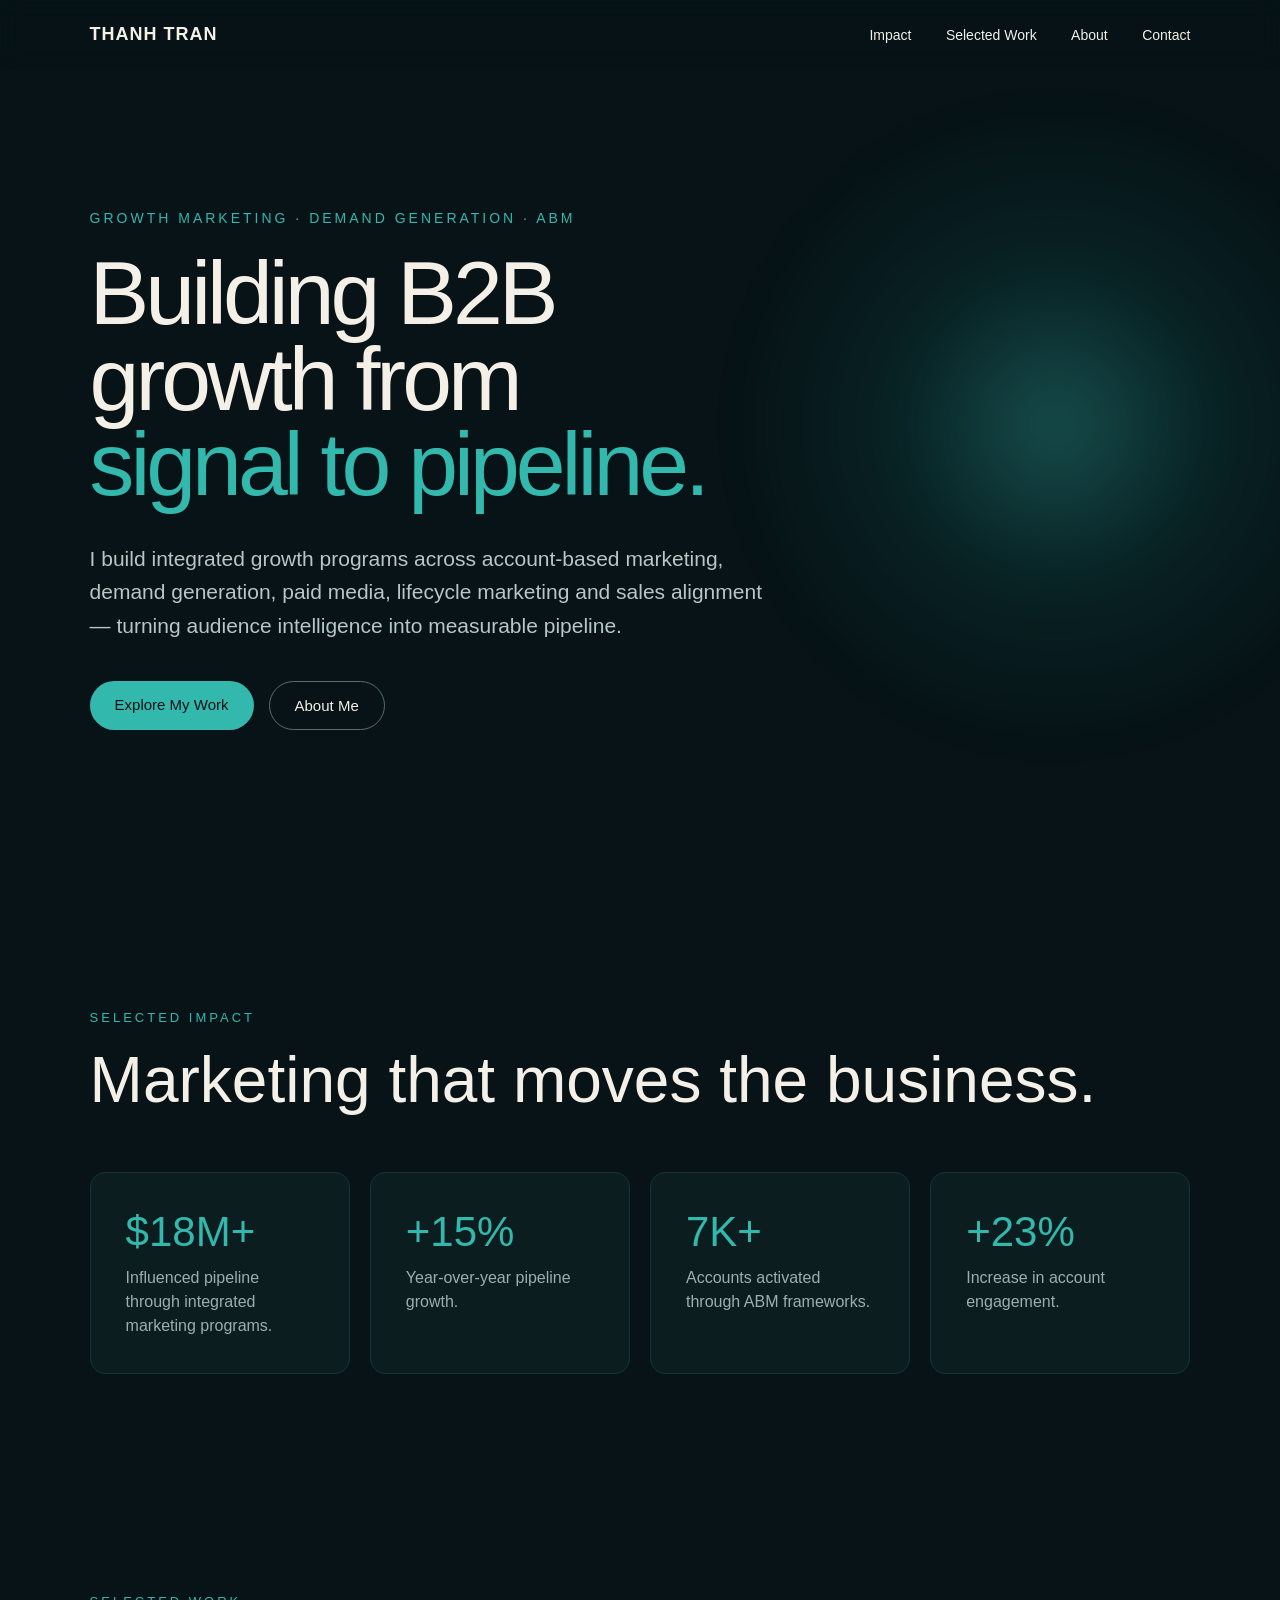
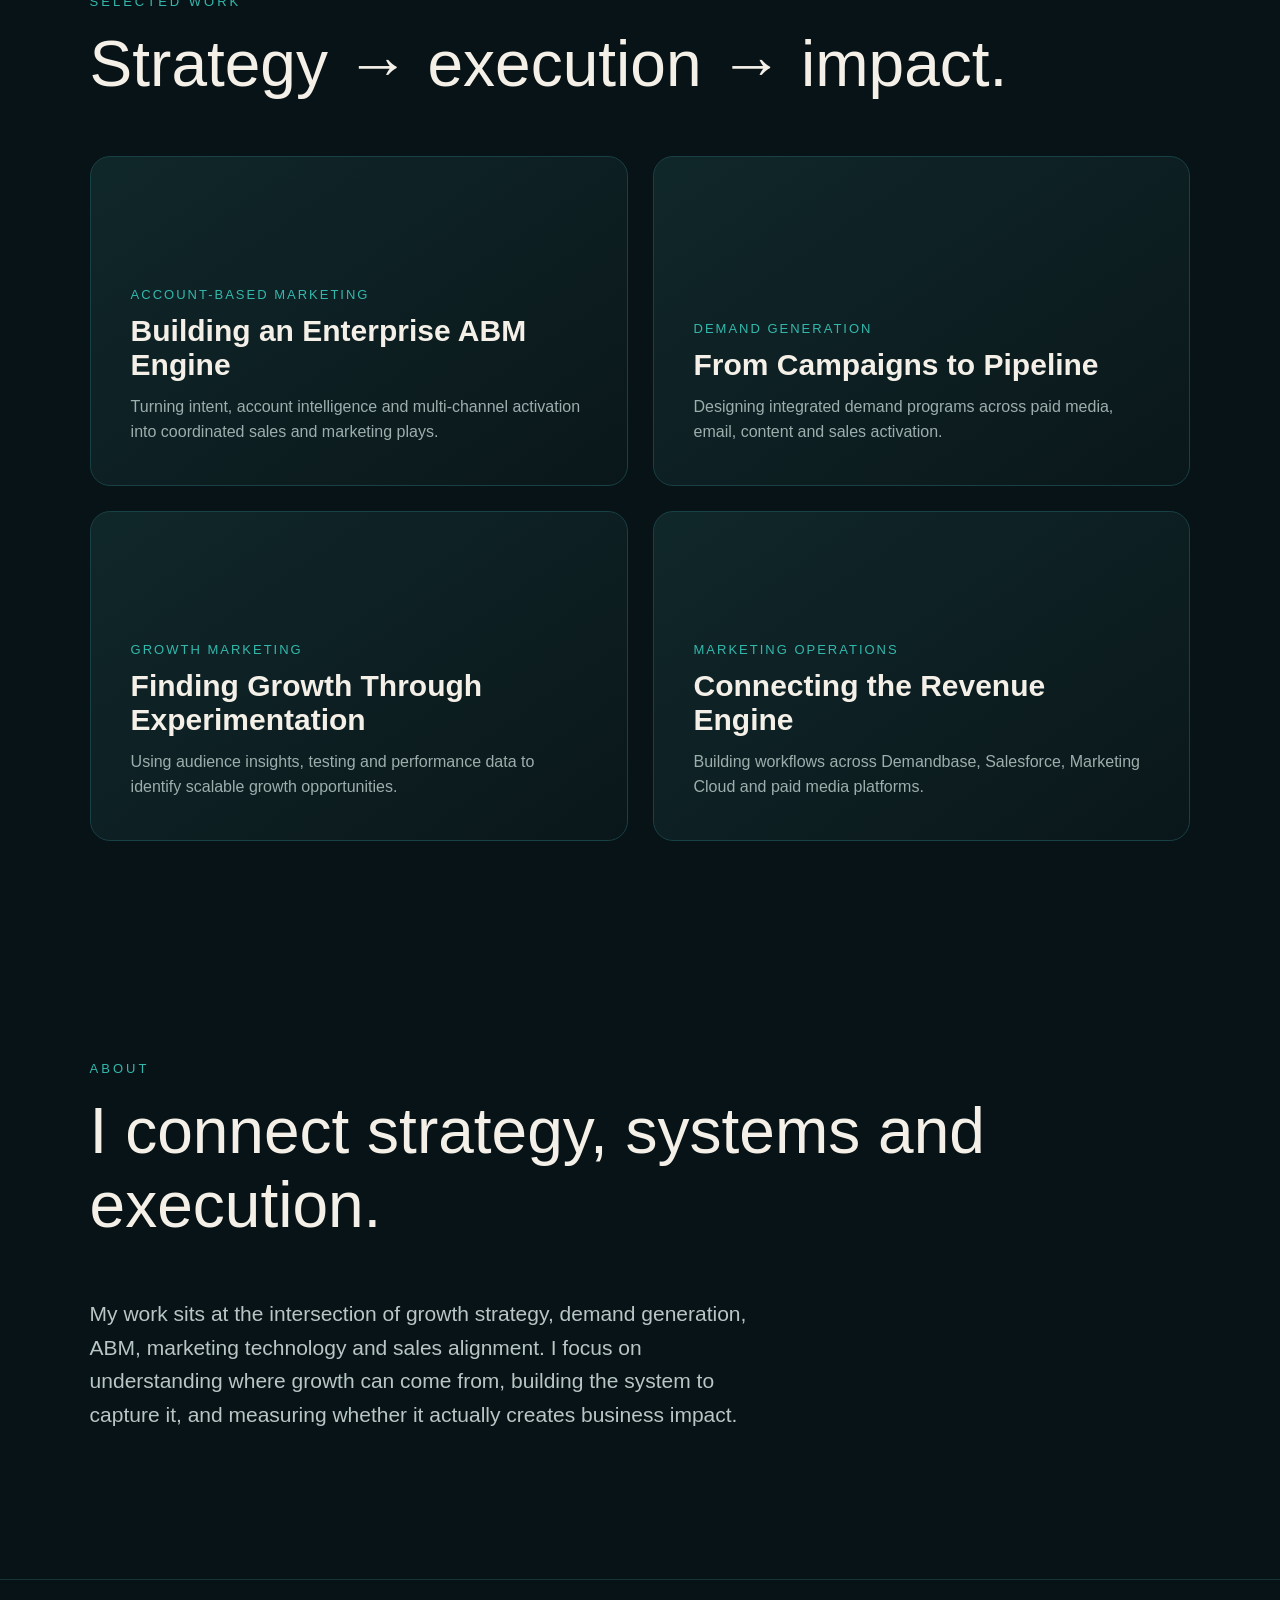
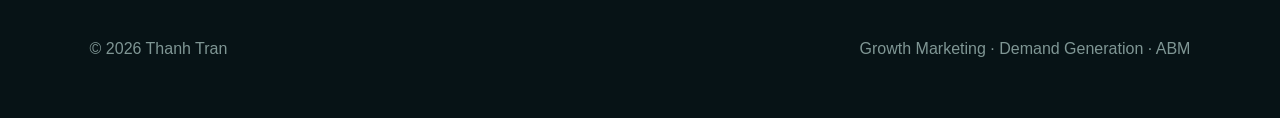
==== index.html @ 607e5098 "Create portfolio homepage" ====
<!DOCTYPE html>
<html lang="en">
<head>
  <meta charset="UTF-8">
  <meta name="viewport" content="width=device-width, initial-scale=1.0">

  <title>Thanh Tran | Growth Marketing, Demand Gen & ABM</title>

  <style>
    * {
      margin: 0;
      padding: 0;
      box-sizing: border-box;
    }

    html {
      scroll-behavior: smooth;
    }

    body {
      font-family: Arial, Helvetica, sans-serif;
      background: #071316;
      color: #f4f0e8;
    }

    nav {
      position: fixed;
      top: 0;
      left: 0;
      width: 100%;
      padding: 24px 7%;
      display: flex;
      justify-content: space-between;
      align-items: center;
      background: rgba(7, 19, 22, 0.85);
      backdrop-filter: blur(12px);
      z-index: 100;
    }

    .logo {
      font-size: 18px;
      font-weight: 700;
      letter-spacing: 1px;
    }

    nav a {
      color: #f4f0e8;
      text-decoration: none;
      margin-left: 30px;
      font-size: 14px;
    }

    nav a:hover {
      color: #33b8ad;
    }

    .hero {
      min-height: 100vh;
      display: flex;
      align-items: center;
      padding: 120px 7% 80px;
      position: relative;
      overflow: hidden;
    }

    .hero::after {
      content: "";
      position: absolute;
      width: 650px;
      height: 650px;
      border-radius: 50%;
      right: -100px;
      top: 100px;
      background:
        radial-gradient(
          circle,
          rgba(51,184,173,.35) 0%,
          rgba(14,119,116,.15) 35%,
          transparent 70%
        );
      filter: blur(20px);
    }

    .hero-content {
      max-width: 950px;
      position: relative;
      z-index: 2;
    }

    .eyebrow {
      color: #33b8ad;
      text-transform: uppercase;
      letter-spacing: 3px;
      font-size: 14px;
      margin-bottom: 25px;
    }

    h1 {
      font-size: clamp(52px, 7vw, 105px);
      line-height: .95;
      font-weight: 500;
      letter-spacing: -4px;
      margin-bottom: 35px;
    }

    h1 span {
      color: #33b8ad;
    }

    .hero-description {
      max-width: 690px;
      font-size: 21px;
      line-height: 1.6;
      color: #b8c6c5;
      margin-bottom: 38px;
    }

    .buttons {
      display: flex;
      gap: 15px;
      flex-wrap: wrap;
    }

    .button {
      display: inline-block;
      padding: 15px 25px;
      border-radius: 50px;
      text-decoration: none;
      font-size: 15px;
      transition: .3s;
    }

    .primary {
      background: #33b8ad;
      color: #061214;
    }

    .primary:hover {
      transform: translateY(-3px);
    }

    .secondary {
      border: 1px solid #53706e;
      color: #f4f0e8;
    }

    section {
      padding: 110px 7%;
    }

    .section-label {
      color: #33b8ad;
      text-transform: uppercase;
      letter-spacing: 3px;
      font-size: 13px;
      margin-bottom: 18px;
    }

    h2 {
      font-size: clamp(38px, 5vw, 65px);
      font-weight: 500;
      margin-bottom: 55px;
    }

    .metrics {
      display: grid;
      grid-template-columns: repeat(4, 1fr);
      gap: 20px;
    }

    .metric {
      padding: 35px;
      background: #0c1d20;
      border: 1px solid #173336;
      border-radius: 15px;
    }

    .metric-number {
      font-size: 42px;
      color: #33b8ad;
      margin-bottom: 10px;
    }

    .metric p {
      color: #9daead;
      line-height: 1.5;
    }

    .projects {
      display: grid;
      grid-template-columns: repeat(2, 1fr);
      gap: 25px;
    }

    .project {
      min-height: 330px;
      border-radius: 20px;
      padding: 40px;
      background:
        linear-gradient(
          145deg,
          #10272a,
          #0a171a
        );
      border: 1px solid #194044;
      display: flex;
      flex-direction: column;
      justify-content: flex-end;
      transition: .3s;
    }

    .project:hover {
      transform: translateY(-6px);
      border-color: #33b8ad;
    }

    .project-type {
      color: #33b8ad;
      font-size: 13px;
      text-transform: uppercase;
      letter-spacing: 2px;
      margin-bottom: 12px;
    }

    .project h3 {
      font-size: 30px;
      margin-bottom: 12px;
    }

    .project p {
      color: #9daead;
      line-height: 1.6;
    }

    footer {
      padding: 60px 7%;
      border-top: 1px solid #173336;
      color: #7f9694;
      display: flex;
      justify-content: space-between;
    }

    @media (max-width: 800px) {
      nav .links {
        display: none;
      }

      h1 {
        letter-spacing: -2px;
      }

      .metrics,
      .projects {
        grid-template-columns: 1fr;
      }

      footer {
        flex-direction: column;
        gap: 15px;
      }
    }
  </style>
</head>

<body>

  <nav>
    <div class="logo">THANH TRAN</div>

    <div class="links">
      <a href="#impact">Impact</a>
      <a href="#work">Selected Work</a>
      <a href="#about">About</a>
      <a href="mailto:your@email.com">Contact</a>
    </div>
  </nav>


  <section class="hero">

    <div class="hero-content">

      <div class="eyebrow">
        Growth Marketing · Demand Generation · ABM
      </div>

      <h1>
        Building B2B<br>
        growth from<br>
        <span>signal to pipeline.</span>
      </h1>

      <p class="hero-description">
        I build integrated growth programs across account-based marketing,
        demand generation, paid media, lifecycle marketing and sales
        alignment — turning audience intelligence into measurable pipeline.
      </p>

      <div class="buttons">
        <a href="#work" class="button primary">
          Explore My Work
        </a>

        <a href="#about" class="button secondary">
          About Me
        </a>
      </div>

    </div>

  </section>


  <section id="impact">

    <div class="section-label">
      Selected Impact
    </div>

    <h2>
      Marketing that moves the business.
    </h2>

    <div class="metrics">

      <div class="metric">
        <div class="metric-number">$18M+</div>
        <p>Influenced pipeline through integrated marketing programs.</p>
      </div>

      <div class="metric">
        <div class="metric-number">+15%</div>
        <p>Year-over-year pipeline growth.</p>
      </div>

      <div class="metric">
        <div class="metric-number">7K+</div>
        <p>Accounts activated through ABM frameworks.</p>
      </div>

      <div class="metric">
        <div class="metric-number">+23%</div>
        <p>Increase in account engagement.</p>
      </div>

    </div>

  </section>


  <section id="work">

    <div class="section-label">
      Selected Work
    </div>

    <h2>
      Strategy → execution → impact.
    </h2>

    <div class="projects">

      <div class="project">
        <div class="project-type">Account-Based Marketing</div>

        <h3>
          Building an Enterprise ABM Engine
        </h3>

        <p>
          Turning intent, account intelligence and multi-channel activation
          into coordinated sales and marketing plays.
        </p>
      </div>


      <div class="project">
        <div class="project-type">Demand Generation</div>

        <h3>
          From Campaigns to Pipeline
        </h3>

        <p>
          Designing integrated demand programs across paid media,
          email, content and sales activation.
        </p>
      </div>


      <div class="project">
        <div class="project-type">Growth Marketing</div>

        <h3>
          Finding Growth Through Experimentation
        </h3>

        <p>
          Using audience insights, testing and performance data
          to identify scalable growth opportunities.
        </p>
      </div>


      <div class="project">
        <div class="project-type">Marketing Operations</div>

        <h3>
          Connecting the Revenue Engine
        </h3>

        <p>
          Building workflows across Demandbase, Salesforce,
          Marketing Cloud and paid media platforms.
        </p>
      </div>

    </div>

  </section>


  <section id="about">

    <div class="section-label">
      About
    </div>

    <h2>
      I connect strategy, systems and execution.
    </h2>

    <p class="hero-description">
      My work sits at the intersection of growth strategy, demand generation,
      ABM, marketing technology and sales alignment. I focus on understanding
      where growth can come from, building the system to capture it, and
      measuring whether it actually creates business impact.
    </p>

  </section>


  <footer>
    <div>© 2026 Thanh Tran</div>
    <div>Growth Marketing · Demand Generation · ABM</div>
  </footer>

</body>
</html>
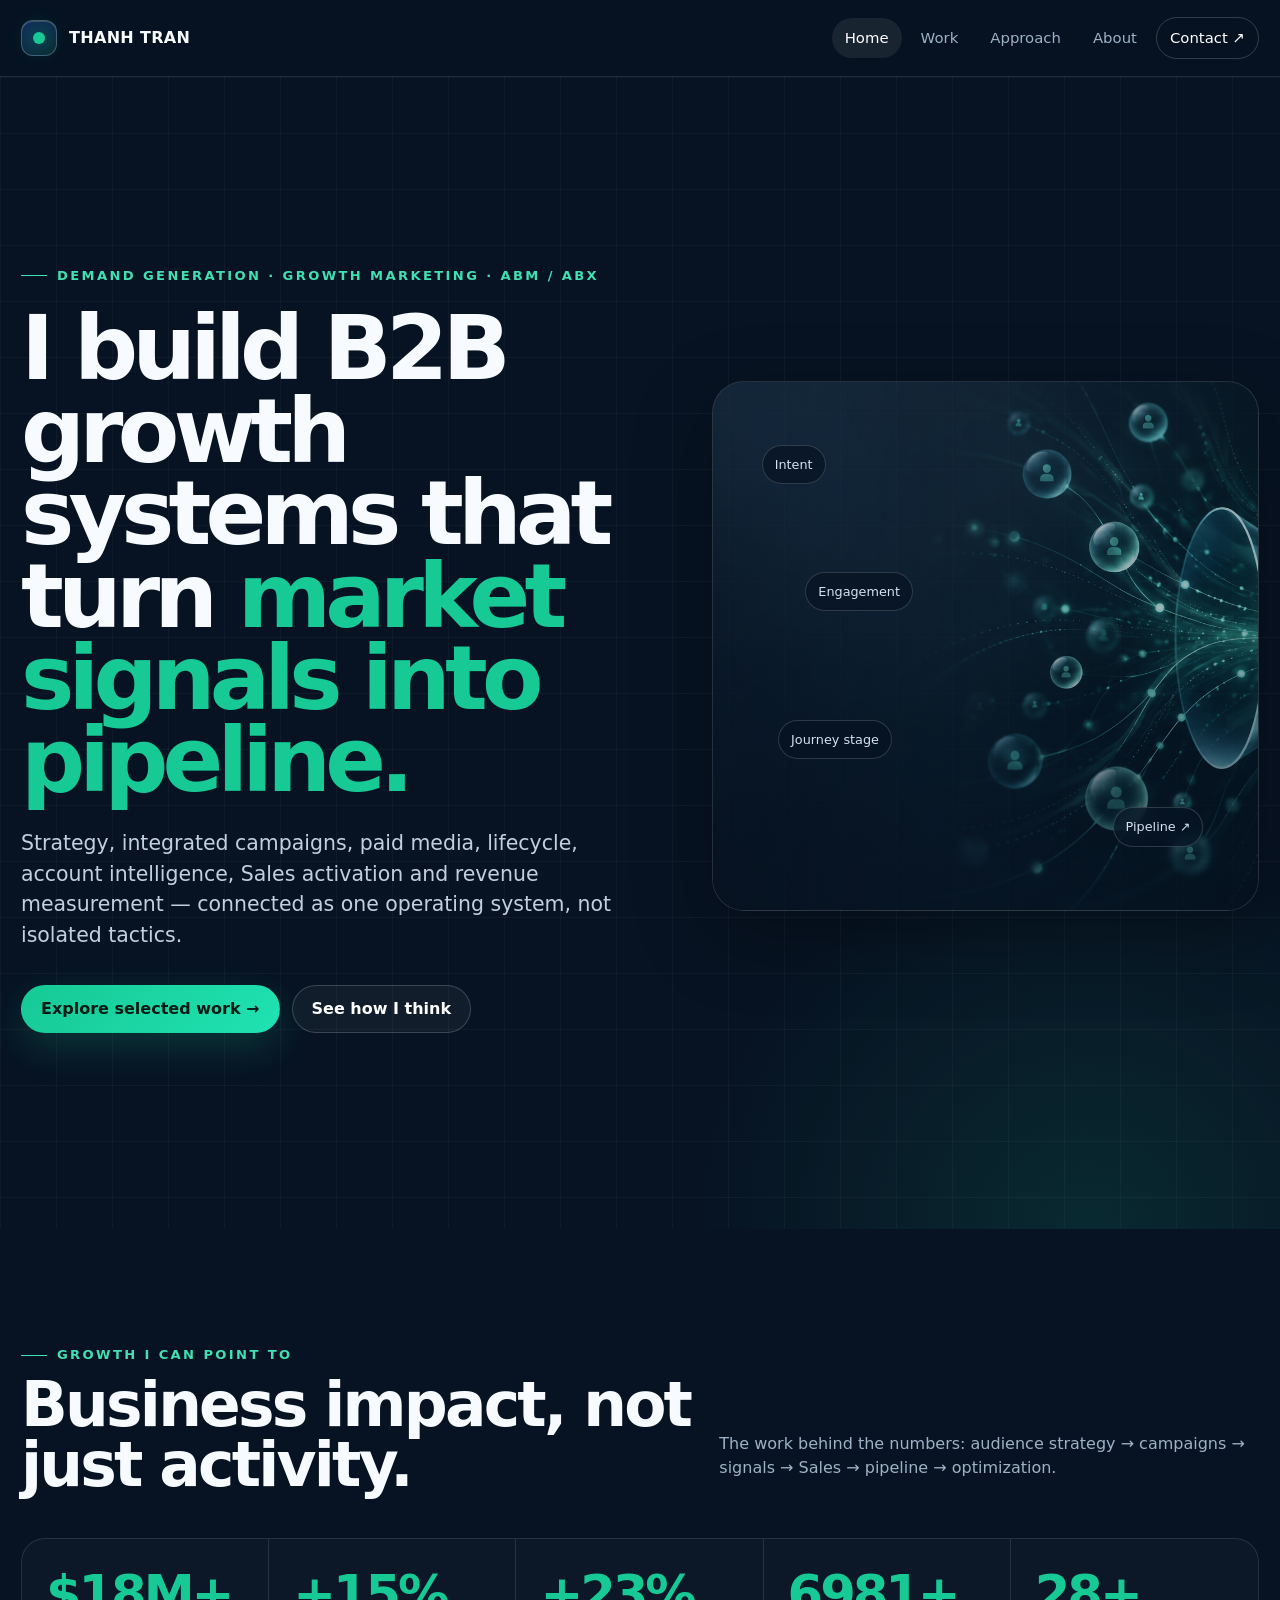
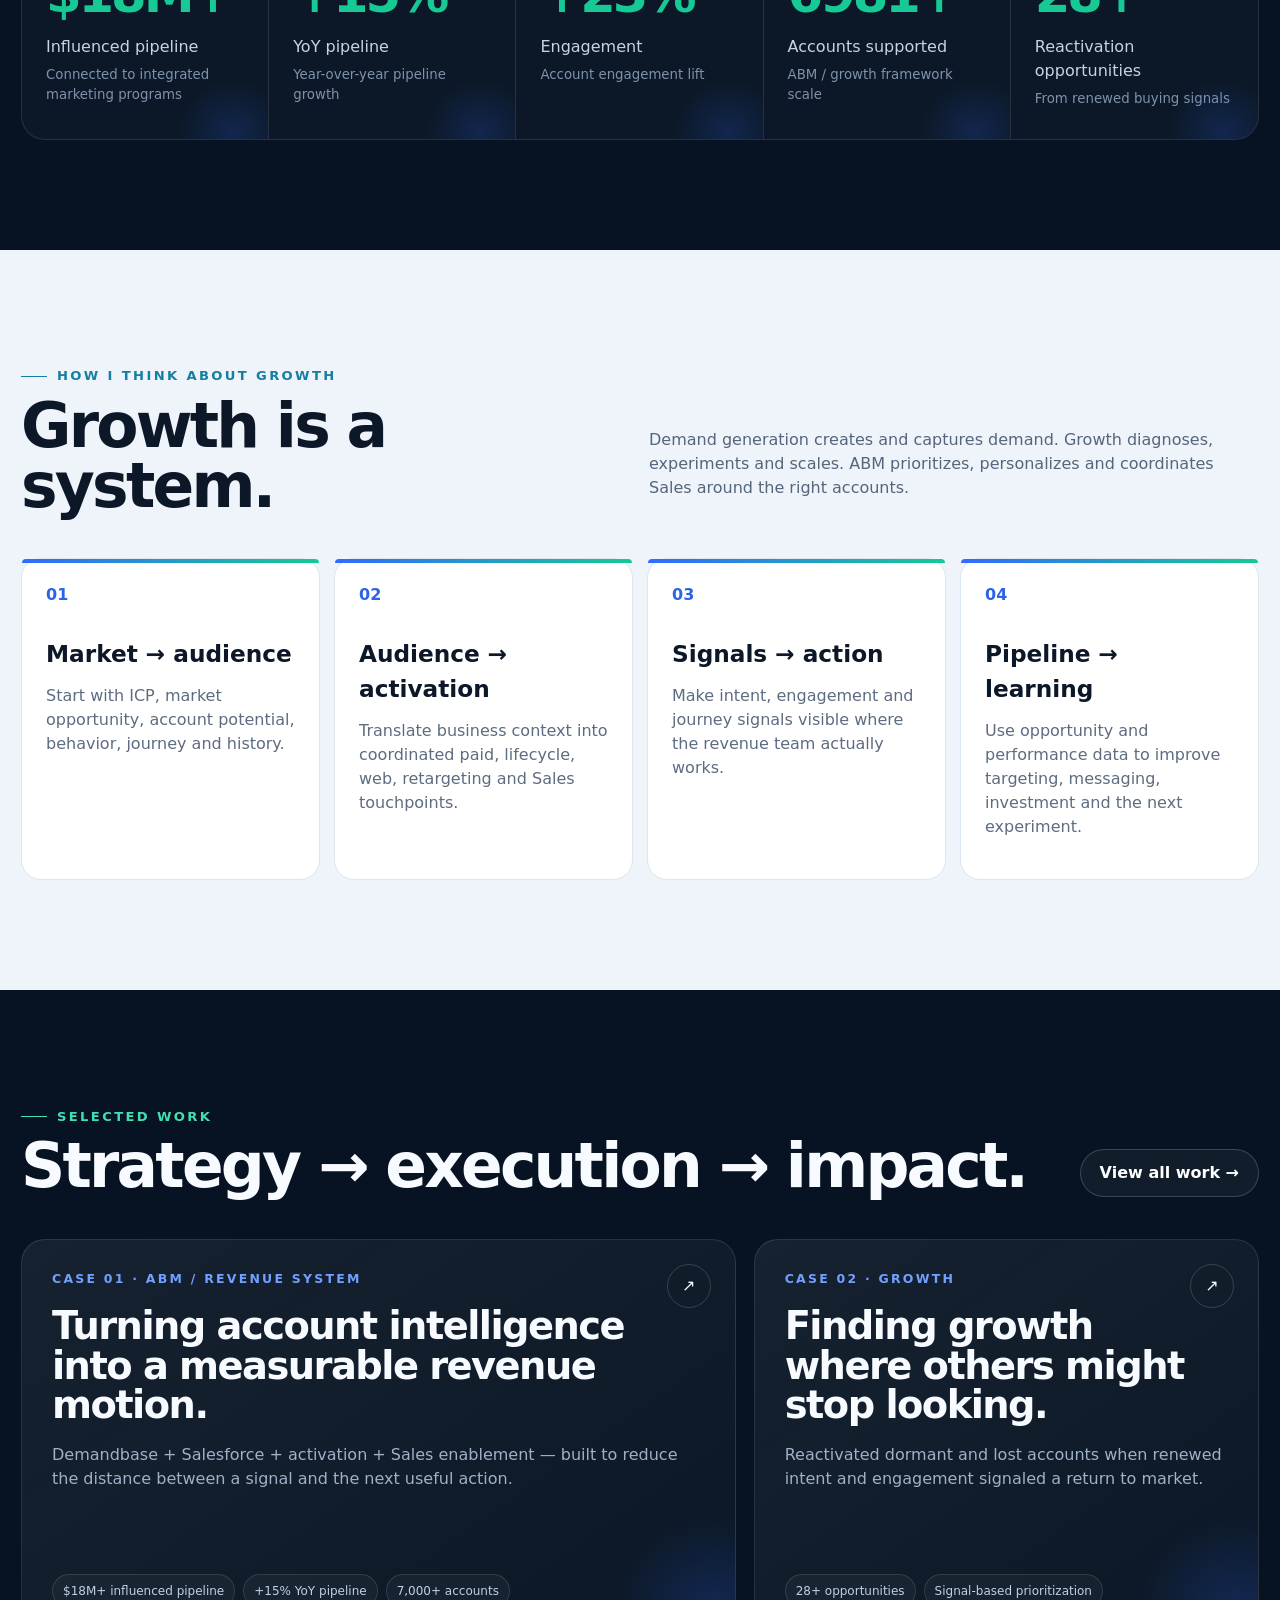
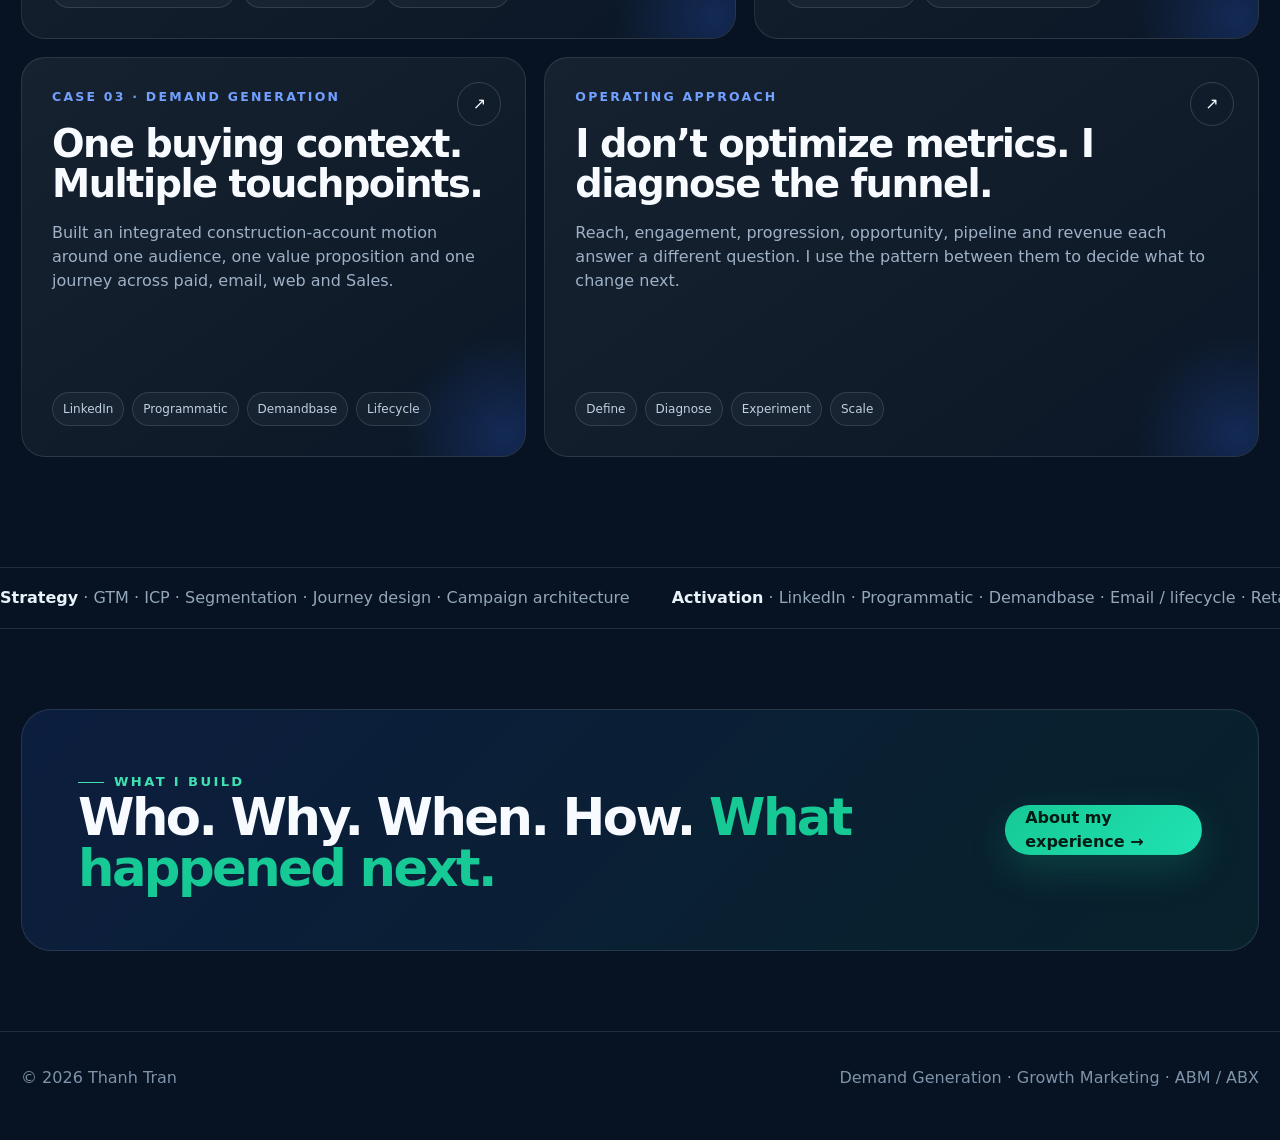
==== commit e4f3d1ac: "Launch full portfolio website" ====
--- a/index.html
+++ b/index.html
@@ -1,449 +1,135 @@
-<!DOCTYPE html>
+<!doctype html>
 <html lang="en">
 <head>
-  <meta charset="UTF-8">
-  <meta name="viewport" content="width=device-width, initial-scale=1.0">
+  <meta charset="utf-8">
+  <meta name="viewport" content="width=device-width,initial-scale=1">
+  <meta name="description" content="Thanh Tran — B2B growth marketing, demand generation and ABM portfolio.">
+  <title>Thanh Tran — Growth Marketing · Demand Gen · ABM</title>
+  <link rel="stylesheet" href="assets/style.css">
+</head>
+<body>
+<nav class="nav">
+  <div class="container nav-inner">
+    <a class="brand" href="index.html"><span class="brand-mark"><span></span></span><span>THANH TRAN</span></a>
+    <button class="menu-btn" aria-label="Open navigation">☰</button>
+    <div class="nav-links">
+      <a class="active" href="index.html">Home</a>
+      <a href="work.html">Work</a>
+      <a href="approach.html">Approach</a>
+      <a href="about.html">About</a>
+      <a class="nav-cta" href="about.html#contact">Contact ↗</a>
+    </div>
+  </div>
+</nav>
 
-  <title>Thanh Tran | Growth Marketing, Demand Gen & ABM</title>
+<main>
+  <section class="hero grid-bg">
+    <div class="container hero-layout">
+      <div class="reveal">
+        <div class="kicker">Demand Generation · Growth Marketing · ABM / ABX</div>
+        <h1>I build B2B growth systems that turn <span class="accent">market signals into pipeline.</span></h1>
+        <p class="lead">Strategy, integrated campaigns, paid media, lifecycle, account intelligence, Sales activation and revenue measurement — connected as one operating system, not isolated tactics.</p>
+        <div class="hero-actions">
+          <a class="btn btn-primary" href="work.html">Explore selected work →</a>
+          <a class="btn btn-secondary" href="approach.html">See how I think</a>
+        </div>
+      </div>
+      <div class="hero-visual reveal" aria-label="Abstract data-to-pipeline visual">
+        <img src="assets/hero-network.png" alt="Abstract account signals converging into a pipeline">
+        <span class="signal-label">Intent</span>
+        <span class="signal-label">Engagement</span>
+        <span class="signal-label">Journey stage</span>
+        <span class="signal-label">Pipeline ↗</span>
+      </div>
+    </div>
+  </section>
 
-  <style>
-    * {
-      margin: 0;
-      padding: 0;
-      box-sizing: border-box;
-    }
+  <section>
+    <div class="container">
+      <div class="section-head reveal">
+        <div><div class="kicker">Growth I can point to</div><h2 class="section-title">Business impact, not just activity.</h2></div>
+        <p class="section-copy">The work behind the numbers: audience strategy → campaigns → signals → Sales → pipeline → optimization.</p>
+      </div>
+      <div class="metrics reveal">
+        <div class="metric"><strong data-count="18" data-prefix="$" data-suffix="M+">$18M+</strong><span>Influenced pipeline</span><small>Connected to integrated marketing programs</small></div>
+        <div class="metric"><strong data-count="15" data-prefix="+" data-suffix="%">+15%</strong><span>YoY pipeline</span><small>Year-over-year pipeline growth</small></div>
+        <div class="metric"><strong data-count="23" data-prefix="+" data-suffix="%">+23%</strong><span>Engagement</span><small>Account engagement lift</small></div>
+        <div class="metric"><strong data-count="7000" data-suffix="+">7,000+</strong><span>Accounts supported</span><small>ABM / growth framework scale</small></div>
+        <div class="metric"><strong data-count="28" data-suffix="+">28+</strong><span>Reactivation opportunities</span><small>From renewed buying signals</small></div>
+      </div>
+    </div>
+  </section>
 
-    html {
-      scroll-behavior: smooth;
-    }
+  <section class="light-section">
+    <div class="container">
+      <div class="section-head reveal">
+        <div><div class="kicker">How I think about growth</div><h2 class="section-title">Growth is a system.</h2></div>
+        <p class="section-copy">Demand generation creates and captures demand. Growth diagnoses, experiments and scales. ABM prioritizes, personalizes and coordinates Sales around the right accounts.</p>
+      </div>
+      <div class="system-grid reveal">
+        <div class="system-card"><b>01</b><h3>Market → audience</h3><p>Start with ICP, market opportunity, account potential, behavior, journey and history.</p></div>
+        <div class="system-card"><b>02</b><h3>Audience → activation</h3><p>Translate business context into coordinated paid, lifecycle, web, retargeting and Sales touchpoints.</p></div>
+        <div class="system-card"><b>03</b><h3>Signals → action</h3><p>Make intent, engagement and journey signals visible where the revenue team actually works.</p></div>
+        <div class="system-card"><b>04</b><h3>Pipeline → learning</h3><p>Use opportunity and performance data to improve targeting, messaging, investment and the next experiment.</p></div>
+      </div>
+    </div>
+  </section>
 
-    body {
-      font-family: Arial, Helvetica, sans-serif;
-      background: #071316;
-      color: #f4f0e8;
-    }
-
-    nav {
-      position: fixed;
-      top: 0;
-      left: 0;
-      width: 100%;
-      padding: 24px 7%;
-      display: flex;
-      justify-content: space-between;
-      align-items: center;
-      background: rgba(7, 19, 22, 0.85);
-      backdrop-filter: blur(12px);
-      z-index: 100;
-    }
-
-    .logo {
-      font-size: 18px;
-      font-weight: 700;
-      letter-spacing: 1px;
-    }
-
-    nav a {
-      color: #f4f0e8;
-      text-decoration: none;
-      margin-left: 30px;
-      font-size: 14px;
-    }
-
-    nav a:hover {
-      color: #33b8ad;
-    }
-
-    .hero {
-      min-height: 100vh;
-      display: flex;
-      align-items: center;
-      padding: 120px 7% 80px;
-      position: relative;
-      overflow: hidden;
-    }
-
-    .hero::after {
-      content: "";
-      position: absolute;
-      width: 650px;
-      height: 650px;
-      border-radius: 50%;
-      right: -100px;
-      top: 100px;
-      background:
-        radial-gradient(
-          circle,
-          rgba(51,184,173,.35) 0%,
-          rgba(14,119,116,.15) 35%,
-          transparent 70%
-        );
-      filter: blur(20px);
-    }
-
-    .hero-content {
-      max-width: 950px;
-      position: relative;
-      z-index: 2;
-    }
-
-    .eyebrow {
-      color: #33b8ad;
-      text-transform: uppercase;
-      letter-spacing: 3px;
-      font-size: 14px;
-      margin-bottom: 25px;
-    }
-
-    h1 {
-      font-size: clamp(52px, 7vw, 105px);
-      line-height: .95;
-      font-weight: 500;
-      letter-spacing: -4px;
-      margin-bottom: 35px;
-    }
-
-    h1 span {
-      color: #33b8ad;
-    }
-
-    .hero-description {
-      max-width: 690px;
-      font-size: 21px;
-      line-height: 1.6;
-      color: #b8c6c5;
-      margin-bottom: 38px;
-    }
-
-    .buttons {
-      display: flex;
-      gap: 15px;
-      flex-wrap: wrap;
-    }
-
-    .button {
-      display: inline-block;
-      padding: 15px 25px;
-      border-radius: 50px;
-      text-decoration: none;
-      font-size: 15px;
-      transition: .3s;
-    }
-
-    .primary {
-      background: #33b8ad;
-      color: #061214;
-    }
-
-    .primary:hover {
-      transform: translateY(-3px);
-    }
-
-    .secondary {
-      border: 1px solid #53706e;
-      color: #f4f0e8;
-    }
-
-    section {
-      padding: 110px 7%;
-    }
-
-    .section-label {
-      color: #33b8ad;
-      text-transform: uppercase;
-      letter-spacing: 3px;
-      font-size: 13px;
-      margin-bottom: 18px;
-    }
-
-    h2 {
-      font-size: clamp(38px, 5vw, 65px);
-      font-weight: 500;
-      margin-bottom: 55px;
-    }
-
-    .metrics {
-      display: grid;
-      grid-template-columns: repeat(4, 1fr);
-      gap: 20px;
-    }
-
-    .metric {
-      padding: 35px;
-      background: #0c1d20;
-      border: 1px solid #173336;
-      border-radius: 15px;
-    }
-
-    .metric-number {
-      font-size: 42px;
-      color: #33b8ad;
-      margin-bottom: 10px;
-    }
-
-    .metric p {
-      color: #9daead;
-      line-height: 1.5;
-    }
-
-    .projects {
-      display: grid;
-      grid-template-columns: repeat(2, 1fr);
-      gap: 25px;
-    }
-
-    .project {
-      min-height: 330px;
-      border-radius: 20px;
-      padding: 40px;
-      background:
-        linear-gradient(
-          145deg,
-          #10272a,
-          #0a171a
-        );
-      border: 1px solid #194044;
-      display: flex;
-      flex-direction: column;
-      justify-content: flex-end;
-      transition: .3s;
-    }
-
-    .project:hover {
-      transform: translateY(-6px);
-      border-color: #33b8ad;
-    }
-
-    .project-type {
-      color: #33b8ad;
-      font-size: 13px;
-      text-transform: uppercase;
-      letter-spacing: 2px;
-      margin-bottom: 12px;
-    }
-
-    .project h3 {
-      font-size: 30px;
-      margin-bottom: 12px;
-    }
-
-    .project p {
-      color: #9daead;
-      line-height: 1.6;
-    }
-
-    footer {
-      padding: 60px 7%;
-      border-top: 1px solid #173336;
-      color: #7f9694;
-      display: flex;
-      justify-content: space-between;
-    }
-
-    @media (max-width: 800px) {
-      nav .links {
-        display: none;
-      }
-
-      h1 {
-        letter-spacing: -2px;
-      }
-
-      .metrics,
-      .projects {
-        grid-template-columns: 1fr;
-      }
-
-      footer {
-        flex-direction: column;
-        gap: 15px;
-      }
-    }
-  </style>
-</head>
-
-<body>
-
-  <nav>
-    <div class="logo">THANH TRAN</div>
-
-    <div class="links">
-      <a href="#impact">Impact</a>
-      <a href="#work">Selected Work</a>
-      <a href="#about">About</a>
-      <a href="mailto:your@email.com">Contact</a>
-    </div>
-  </nav>
-
-
-  <section class="hero">
-
-    <div class="hero-content">
-
-      <div class="eyebrow">
-        Growth Marketing · Demand Generation · ABM
+  <section>
+    <div class="container">
+      <div class="section-head reveal">
+        <div><div class="kicker">Selected work</div><h2 class="section-title">Strategy → execution → impact.</h2></div>
+        <a class="btn btn-secondary" href="work.html">View all work →</a>
       </div>
-
-      <h1>
-        Building B2B<br>
-        growth from<br>
-        <span>signal to pipeline.</span>
-      </h1>
-
-      <p class="hero-description">
-        I build integrated growth programs across account-based marketing,
-        demand generation, paid media, lifecycle marketing and sales
-        alignment — turning audience intelligence into measurable pipeline.
-      </p>
-
-      <div class="buttons">
-        <a href="#work" class="button primary">
-          Explore My Work
+      <div class="case-grid">
+        <a class="case-card featured reveal" href="case-revenue-engine.html">
+          <span class="case-arrow">↗</span><span class="case-glow"></span>
+          <div><div class="case-number">Case 01 · ABM / Revenue System</div><h3>Turning account intelligence into a measurable revenue motion.</h3><p>Demandbase + Salesforce + activation + Sales enablement — built to reduce the distance between a signal and the next useful action.</p></div>
+          <div class="case-tags"><span class="tag">$18M+ influenced pipeline</span><span class="tag">+15% YoY pipeline</span><span class="tag">7,000+ accounts</span></div>
         </a>
-
-        <a href="#about" class="button secondary">
-          About Me
+        <a class="case-card slim reveal" href="case-reactivation.html">
+          <span class="case-arrow">↗</span><span class="case-glow"></span>
+          <div><div class="case-number">Case 02 · Growth</div><h3>Finding growth where others might stop looking.</h3><p>Reactivated dormant and lost accounts when renewed intent and engagement signaled a return to market.</p></div>
+          <div class="case-tags"><span class="tag">28+ opportunities</span><span class="tag">Signal-based prioritization</span></div>
+        </a>
+        <a class="case-card slim reveal" href="case-demand-gen.html">
+          <span class="case-arrow">↗</span><span class="case-glow"></span>
+          <div><div class="case-number">Case 03 · Demand Generation</div><h3>One buying context. Multiple touchpoints.</h3><p>Built an integrated construction-account motion around one audience, one value proposition and one journey across paid, email, web and Sales.</p></div>
+          <div class="case-tags"><span class="tag">LinkedIn</span><span class="tag">Programmatic</span><span class="tag">Demandbase</span><span class="tag">Lifecycle</span></div>
+        </a>
+        <a class="case-card featured reveal" href="approach.html">
+          <span class="case-arrow">↗</span><span class="case-glow"></span>
+          <div><div class="case-number">Operating approach</div><h3>I don’t optimize metrics. I diagnose the funnel.</h3><p>Reach, engagement, progression, opportunity, pipeline and revenue each answer a different question. I use the pattern between them to decide what to change next.</p></div>
+          <div class="case-tags"><span class="tag">Define</span><span class="tag">Diagnose</span><span class="tag">Experiment</span><span class="tag">Scale</span></div>
         </a>
       </div>
-
     </div>
-
   </section>
 
+  <div class="marquee" aria-hidden="true">
+    <div class="marquee-track">
+      <span><b>Strategy</b> · GTM · ICP · Segmentation · Journey design · Campaign architecture</span>
+      <span><b>Activation</b> · LinkedIn · Programmatic · Demandbase · Email / lifecycle · Retargeting</span>
+      <span><b>Infrastructure + data</b> · Salesforce · Marketing Cloud · CRM integration · Tableau · GA</span>
+      <span><b>Revenue</b> · Sales activation · Opportunity · Pipeline · Attribution · Optimization · Scale</span>
+      <span><b>Strategy</b> · GTM · ICP · Segmentation · Journey design · Campaign architecture</span>
+      <span><b>Activation</b> · LinkedIn · Programmatic · Demandbase · Email / lifecycle · Retargeting</span>
+      <span><b>Infrastructure + data</b> · Salesforce · Marketing Cloud · CRM integration · Tableau · GA</span>
+      <span><b>Revenue</b> · Sales activation · Opportunity · Pipeline · Attribution · Optimization · Scale</span>
+    </div>
+  </div>
 
-  <section id="impact">
+  <section class="cta">
+    <div class="container">
+      <div class="cta-box reveal">
+        <div><div class="kicker">What I build</div><h2>Who. Why. When. How. <span style="color:var(--teal)">What happened next.</span></h2></div>
+        <a class="btn btn-primary" href="about.html">About my experience →</a>
+      </div>
+    </div>
+  </section>
+</main>
 
-    <div class="section-label">
-      Selected Impact
-    </div>
-
-    <h2>
-      Marketing that moves the business.
-    </h2>
-
-    <div class="metrics">
-
-      <div class="metric">
-        <div class="metric-number">$18M+</div>
-        <p>Influenced pipeline through integrated marketing programs.</p>
-      </div>
-
-      <div class="metric">
-        <div class="metric-number">+15%</div>
-        <p>Year-over-year pipeline growth.</p>
-      </div>
-
-      <div class="metric">
-        <div class="metric-number">7K+</div>
-        <p>Accounts activated through ABM frameworks.</p>
-      </div>
-
-      <div class="metric">
-        <div class="metric-number">+23%</div>
-        <p>Increase in account engagement.</p>
-      </div>
-
-    </div>
-
-  </section>
-
-
-  <section id="work">
-
-    <div class="section-label">
-      Selected Work
-    </div>
-
-    <h2>
-      Strategy → execution → impact.
-    </h2>
-
-    <div class="projects">
-
-      <div class="project">
-        <div class="project-type">Account-Based Marketing</div>
-
-        <h3>
-          Building an Enterprise ABM Engine
-        </h3>
-
-        <p>
-          Turning intent, account intelligence and multi-channel activation
-          into coordinated sales and marketing plays.
-        </p>
-      </div>
-
-
-      <div class="project">
-        <div class="project-type">Demand Generation</div>
-
-        <h3>
-          From Campaigns to Pipeline
-        </h3>
-
-        <p>
-          Designing integrated demand programs across paid media,
-          email, content and sales activation.
-        </p>
-      </div>
-
-
-      <div class="project">
-        <div class="project-type">Growth Marketing</div>
-
-        <h3>
-          Finding Growth Through Experimentation
-        </h3>
-
-        <p>
-          Using audience insights, testing and performance data
-          to identify scalable growth opportunities.
-        </p>
-      </div>
-
-
-      <div class="project">
-        <div class="project-type">Marketing Operations</div>
-
-        <h3>
-          Connecting the Revenue Engine
-        </h3>
-
-        <p>
-          Building workflows across Demandbase, Salesforce,
-          Marketing Cloud and paid media platforms.
-        </p>
-      </div>
-
-    </div>
-
-  </section>
-
-
-  <section id="about">
-
-    <div class="section-label">
-      About
-    </div>
-
-    <h2>
-      I connect strategy, systems and execution.
-    </h2>
-
-    <p class="hero-description">
-      My work sits at the intersection of growth strategy, demand generation,
-      ABM, marketing technology and sales alignment. I focus on understanding
-      where growth can come from, building the system to capture it, and
-      measuring whether it actually creates business impact.
-    </p>
-
-  </section>
-
-
-  <footer>
-    <div>© 2026 Thanh Tran</div>
-    <div>Growth Marketing · Demand Generation · ABM</div>
-  </footer>
-
+<footer class="footer"><div class="container footer-inner"><span>© <span data-year></span> Thanh Tran</span><span>Demand Generation · Growth Marketing · ABM / ABX</span></div></footer>
+<script src="assets/site.js"></script>
 </body>
 </html>
--- a/assets/style.css
+++ b/assets/style.css
@@ -0,0 +1,88 @@
+:root{
+  --bg:#071322;
+  --bg-2:#0b1c2e;
+  --ink:#f7fbff;
+  --muted:#9fb1c7;
+  --line:rgba(255,255,255,.11);
+  --card:rgba(255,255,255,.055);
+  --blue:#316bff;
+  --blue-2:#72a0ff;
+  --teal:#16c995;
+  --teal-2:#41e0b2;
+  --soft:#eef4fa;
+  --dark:#0b1726;
+  --shadow:0 24px 80px rgba(0,0,0,.28);
+  --radius:24px;
+  --max:1240px;
+}
+*{box-sizing:border-box}
+html{scroll-behavior:smooth}
+body{margin:0;background:var(--bg);color:var(--ink);font-family:Inter,ui-sans-serif,system-ui,-apple-system,BlinkMacSystemFont,"Segoe UI",sans-serif;line-height:1.5;overflow-x:hidden}
+a{color:inherit;text-decoration:none}
+button,input{font:inherit}
+img{max-width:100%;display:block}
+::selection{background:var(--teal);color:#032019}
+.container{width:min(var(--max),calc(100% - 42px));margin:0 auto}
+.grid-bg{background-image:linear-gradient(rgba(255,255,255,.035) 1px,transparent 1px),linear-gradient(90deg,rgba(255,255,255,.035) 1px,transparent 1px);background-size:56px 56px}
+.nav{position:sticky;top:0;z-index:40;background:rgba(7,19,34,.76);backdrop-filter:blur(18px);border-bottom:1px solid var(--line)}
+.nav-inner{height:76px;display:flex;align-items:center;justify-content:space-between;gap:24px}
+.brand{display:flex;align-items:center;gap:12px;font-weight:800;letter-spacing:.02em}
+.brand-mark{width:36px;height:36px;border:1px solid rgba(255,255,255,.24);border-radius:12px;display:grid;place-items:center;background:linear-gradient(145deg,rgba(49,107,255,.26),rgba(22,201,149,.12));box-shadow:inset 0 1px 0 rgba(255,255,255,.16)}
+.brand-mark span{width:12px;height:12px;border-radius:50%;background:var(--teal);box-shadow:0 0 22px var(--teal)}
+.nav-links{display:flex;align-items:center;gap:6px}
+.nav-links a{padding:9px 13px;border-radius:999px;color:var(--muted);font-size:.93rem;transition:.25s}
+.nav-links a:hover,.nav-links a.active{color:#fff;background:rgba(255,255,255,.075)}
+.nav-cta{padding:10px 15px;border:1px solid rgba(255,255,255,.18);border-radius:999px;color:#fff!important}
+.menu-btn{display:none;border:0;background:transparent;color:#fff;font-size:1.45rem}
+.hero{min-height:calc(100vh - 76px);display:grid;align-items:center;position:relative;overflow:hidden}
+.hero::before{content:"";position:absolute;inset:auto -20vw -35vw auto;width:70vw;height:70vw;border-radius:50%;background:radial-gradient(circle,rgba(22,201,149,.12),transparent 62%);pointer-events:none}
+.hero-layout{display:grid;grid-template-columns:1.08fr .92fr;align-items:center;gap:48px;padding:72px 0 86px}
+.kicker{display:inline-flex;align-items:center;gap:10px;color:var(--teal-2);font-size:.82rem;text-transform:uppercase;letter-spacing:.18em;font-weight:700}
+.kicker::before{content:"";width:26px;height:1px;background:currentColor}
+h1,h2,h3,p{margin-top:0}
+h1{font-size:clamp(3.35rem,7vw,7.2rem);line-height:.92;letter-spacing:-.065em;margin:22px 0 26px;max-width:900px}
+h1 .accent{color:var(--teal)}
+.lead{font-size:clamp(1.08rem,1.6vw,1.35rem);color:#c2cfdd;max-width:760px}
+.hero-actions{display:flex;gap:12px;flex-wrap:wrap;margin-top:34px}
+.btn{display:inline-flex;align-items:center;justify-content:center;gap:10px;min-height:48px;padding:0 19px;border-radius:999px;border:1px solid transparent;font-weight:700;transition:transform .2s,border-color .2s,background .2s}
+.btn:hover{transform:translateY(-2px)}
+.btn-primary{background:linear-gradient(135deg,var(--teal),#20e2b2);color:#041b15;box-shadow:0 14px 38px rgba(22,201,149,.2)}
+.btn-secondary{border-color:rgba(255,255,255,.18);background:rgba(255,255,255,.045);color:#fff}
+.hero-visual{position:relative;min-height:530px;border:1px solid rgba(255,255,255,.1);border-radius:32px;overflow:hidden;background:linear-gradient(160deg,rgba(255,255,255,.07),rgba(255,255,255,.015));box-shadow:var(--shadow)}
+.hero-visual img{position:absolute;inset:0;width:100%;height:100%;object-fit:cover;opacity:.67}
+.hero-visual::after{content:"";position:absolute;inset:0;background:linear-gradient(90deg,rgba(7,19,34,.35),transparent 55%),linear-gradient(0deg,rgba(7,19,34,.55),transparent 55%)}
+.signal-label{position:absolute;z-index:2;padding:9px 12px;border:1px solid rgba(255,255,255,.16);background:rgba(7,19,34,.68);backdrop-filter:blur(12px);border-radius:999px;color:#d6e2ef;font-size:.8rem;animation:float 5s ease-in-out infinite}
+.signal-label:nth-of-type(1){left:9%;top:12%}.signal-label:nth-of-type(2){left:17%;top:36%;animation-delay:-1.4s}.signal-label:nth-of-type(3){left:12%;top:64%;animation-delay:-2.6s}.signal-label:nth-of-type(4){right:10%;bottom:12%;animation-delay:-.7s}
+@keyframes float{50%{transform:translateY(-8px)}}
+section{padding:110px 0}
+.section-head{display:flex;align-items:end;justify-content:space-between;gap:28px;margin-bottom:42px}
+.section-title{font-size:clamp(2.3rem,4.8vw,4.5rem);letter-spacing:-.045em;line-height:.98;margin:10px 0 0}
+.section-copy{max-width:610px;color:var(--muted)}
+.metrics{display:grid;grid-template-columns:repeat(5,1fr);border:1px solid var(--line);border-radius:var(--radius);overflow:hidden;background:rgba(255,255,255,.025)}
+.metric{padding:30px 24px;min-height:185px;border-right:1px solid var(--line);position:relative;overflow:hidden}
+.metric:last-child{border-right:0}.metric::after{content:"";position:absolute;inset:auto -25px -55px auto;width:120px;height:120px;border-radius:50%;background:radial-gradient(circle,rgba(49,107,255,.18),transparent 66%)}
+.metric strong{display:block;font-size:clamp(2.2rem,4vw,4rem);line-height:1;color:var(--teal);letter-spacing:-.06em}.metric span{display:block;margin-top:15px;color:#c5d3e2}.metric small{display:block;color:#7f92aa;margin-top:6px}
+.case-grid{display:grid;grid-template-columns:repeat(12,1fr);gap:18px}
+.case-card{grid-column:span 6;min-height:400px;border:1px solid var(--line);border-radius:var(--radius);padding:30px;display:flex;flex-direction:column;justify-content:space-between;position:relative;overflow:hidden;background:linear-gradient(145deg,rgba(255,255,255,.065),rgba(255,255,255,.018));transition:.28s}
+.case-card:hover{transform:translateY(-6px);border-color:rgba(65,224,178,.45);box-shadow:0 26px 70px rgba(0,0,0,.22)}
+.case-card.featured{grid-column:span 7}.case-card.slim{grid-column:span 5}
+.case-number{font-size:.78rem;color:var(--blue-2);letter-spacing:.18em;text-transform:uppercase;font-weight:800}.case-card h3{font-size:clamp(1.8rem,3vw,3.05rem);line-height:1.03;letter-spacing:-.04em;max-width:650px;margin:18px 0}.case-card p{color:var(--muted);max-width:650px}.case-tags{display:flex;flex-wrap:wrap;gap:8px;margin-top:22px}.tag{font-size:.75rem;padding:7px 10px;border-radius:999px;border:1px solid rgba(255,255,255,.12);color:#bfd0e3;background:rgba(255,255,255,.035)}.case-arrow{position:absolute;right:24px;top:24px;width:44px;height:44px;border-radius:50%;display:grid;place-items:center;border:1px solid rgba(255,255,255,.16);transition:.25s}.case-card:hover .case-arrow{transform:translate(4px,-4px);background:var(--teal);color:#032017}.case-glow{position:absolute;width:220px;height:220px;border-radius:50%;right:-90px;bottom:-90px;background:radial-gradient(circle,rgba(49,107,255,.22),transparent 66%)}
+.light-section{background:var(--soft);color:#0c1728}.light-section .section-copy{color:#55657b}.light-section .kicker{color:#157ea3}
+.system-grid{display:grid;grid-template-columns:repeat(4,1fr);gap:14px}.system-card{background:white;border:1px solid #dce6ef;border-radius:20px;padding:24px;min-height:270px;position:relative}.system-card b{color:#2c63e7}.system-card h3{font-size:1.45rem;margin:30px 0 12px}.system-card p{color:#5d6c80}.system-card::before{content:"";position:absolute;top:0;left:0;right:0;height:4px;background:linear-gradient(90deg,var(--blue),var(--teal));border-radius:20px 20px 0 0}
+.marquee{overflow:hidden;border-top:1px solid var(--line);border-bottom:1px solid var(--line);padding:18px 0}.marquee-track{display:flex;gap:42px;white-space:nowrap;width:max-content;animation:marquee 26s linear infinite;color:#93a6ba}.marquee-track b{color:#e9f1f9;font-weight:600}@keyframes marquee{to{transform:translateX(-50%)}}
+.page-hero{padding:86px 0 64px;border-bottom:1px solid var(--line);position:relative}.page-hero h1{font-size:clamp(3.4rem,6.6vw,6.6rem);max-width:1050px}.page-meta{display:flex;flex-wrap:wrap;gap:10px;margin-top:30px}.page-meta span{padding:8px 11px;border-radius:999px;border:1px solid var(--line);color:#aebed0;font-size:.78rem}
+.split{display:grid;grid-template-columns:.9fr 1.1fr;gap:50px;align-items:start}.sticky{position:sticky;top:110px}.quote{font-size:clamp(2rem,4vw,4.2rem);line-height:1.02;letter-spacing:-.04em}.quote em{color:var(--teal);font-style:normal}
+.flow{display:grid;gap:12px}.flow-step{display:grid;grid-template-columns:58px 1fr;gap:18px;padding:22px;border:1px solid var(--line);border-radius:18px;background:rgba(255,255,255,.035);transition:.25s}.flow-step:hover{border-color:rgba(49,107,255,.45);transform:translateX(5px)}.step-no{width:52px;height:52px;border-radius:50%;display:grid;place-items:center;border:1px solid rgba(255,255,255,.15);color:var(--teal);font-weight:800}.flow-step h3{margin:0 0 5px}.flow-step p{margin:0;color:var(--muted)}
+.result-band{display:grid;grid-template-columns:repeat(4,1fr);gap:1px;background:var(--line);border:1px solid var(--line);border-radius:22px;overflow:hidden}.result-band>div{background:var(--bg-2);padding:28px}.result-band strong{font-size:2.3rem;color:var(--teal);display:block}.result-band span{color:#9eb0c5;font-size:.9rem}
+.touchpoints{display:grid;grid-template-columns:repeat(7,1fr);gap:10px}.touchpoint{border:1px solid var(--line);background:rgba(255,255,255,.03);padding:18px 10px;text-align:center;border-radius:16px;color:#c8d6e5;font-size:.9rem;transition:.25s}.touchpoint:hover{background:rgba(49,107,255,.12);border-color:rgba(49,107,255,.44);transform:translateY(-4px)}
+.orbit-wrap{position:relative;min-height:620px;display:grid;place-items:center}.orbit-core{width:230px;height:230px;border-radius:50%;display:grid;place-items:center;text-align:center;padding:30px;background:linear-gradient(145deg,#0e1e33,#091423);border:1px solid rgba(255,255,255,.14);box-shadow:0 0 0 26px rgba(49,107,255,.04),0 0 80px rgba(49,107,255,.18);font-size:1.55rem;font-weight:800;z-index:2}.orbit-item{position:absolute;padding:12px 16px;border-radius:999px;border:1px solid rgba(255,255,255,.15);background:rgba(11,28,46,.88);color:#d9e5f2;box-shadow:0 10px 30px rgba(0,0,0,.18)}.orbit-item::after{content:"";position:absolute;width:115px;height:1px;background:linear-gradient(90deg,rgba(49,107,255,.7),transparent);top:50%;left:100%;transform-origin:left center}.orbit-item:nth-of-type(1){top:7%;left:18%}.orbit-item:nth-of-type(2){top:11%;right:16%}.orbit-item:nth-of-type(3){top:44%;right:3%}.orbit-item:nth-of-type(4){bottom:12%;right:18%}.orbit-item:nth-of-type(5){bottom:8%;left:18%}.orbit-item:nth-of-type(6){top:44%;left:2%}.orbit-item:nth-of-type(7){top:22%;left:43%}
+.diagnostic{display:grid;grid-template-columns:.78fr 1.22fr;gap:26px}.diag-menu{display:grid;gap:10px}.diag-btn{border:1px solid var(--line);color:#c3d0df;background:rgba(255,255,255,.035);padding:17px 18px;border-radius:16px;text-align:left;cursor:pointer;transition:.2s}.diag-btn:hover,.diag-btn.active{border-color:rgba(65,224,178,.55);background:rgba(22,201,149,.09);color:white}.diag-panel{border:1px solid var(--line);border-radius:22px;background:linear-gradient(145deg,rgba(255,255,255,.06),rgba(255,255,255,.02));padding:34px;min-height:315px}.diag-panel .diag-type{color:var(--teal);text-transform:uppercase;letter-spacing:.16em;font-size:.78rem;font-weight:800}.diag-panel h3{font-size:2.2rem;margin:12px 0}.diag-panel p{color:#afc0d1}.diag-checks{display:grid;grid-template-columns:repeat(2,1fr);gap:10px;margin-top:22px}.diag-checks span{padding:12px 14px;border-radius:12px;background:rgba(255,255,255,.045);color:#c9d7e5;font-size:.9rem}
+.steps-8{display:grid;grid-template-columns:repeat(4,1fr);gap:12px}.method{border:1px solid var(--line);border-radius:18px;padding:22px;min-height:195px;background:rgba(255,255,255,.03);transition:.25s}.method:hover{transform:translateY(-5px);border-color:rgba(49,107,255,.45)}.method b{display:inline-grid;place-items:center;width:36px;height:36px;border-radius:50%;background:var(--blue);margin-bottom:28px}.method h3{font-size:1.18rem;margin-bottom:8px}.method p{color:var(--muted);font-size:.92rem}
+.skill-columns{display:grid;grid-template-columns:repeat(4,1fr);gap:16px}.skill-col{padding:26px;border:1px solid var(--line);border-radius:20px;background:rgba(255,255,255,.03)}.skill-col h3{color:var(--blue-2)}.skill-col ul{padding-left:18px;color:#aebfd1}.skill-col li{margin:8px 0}
+.filters{display:flex;gap:8px;flex-wrap:wrap;margin-bottom:28px}.filter-btn{border:1px solid var(--line);background:transparent;color:#aabbd0;padding:9px 14px;border-radius:999px;cursor:pointer}.filter-btn.active,.filter-btn:hover{color:#fff;background:rgba(255,255,255,.07)}
+.work-grid{display:grid;grid-template-columns:repeat(2,1fr);gap:18px}.work-card{border:1px solid var(--line);border-radius:22px;padding:28px;min-height:330px;background:rgba(255,255,255,.035);display:flex;flex-direction:column;justify-content:space-between;transition:.25s}.work-card.hide{display:none}.work-card:hover{transform:translateY(-5px);border-color:rgba(65,224,178,.4)}.work-card h3{font-size:2rem;margin:14px 0 10px}.work-card p{color:var(--muted)}
+.cta{padding:80px 0}.cta-box{border:1px solid var(--line);border-radius:30px;padding:56px;background:linear-gradient(135deg,rgba(49,107,255,.13),rgba(22,201,149,.08));display:flex;align-items:center;justify-content:space-between;gap:30px}.cta-box h2{font-size:clamp(2.3rem,4vw,4.2rem);margin:0;line-height:1;letter-spacing:-.05em}.footer{border-top:1px solid var(--line);padding:34px 0 50px;color:#7f93aa}.footer-inner{display:flex;justify-content:space-between;gap:20px;flex-wrap:wrap}
+.reveal{opacity:0;transform:translateY(20px);transition:opacity .7s ease,transform .7s ease}.reveal.visible{opacity:1;transform:none}
+@media(max-width:1000px){.hero-layout,.split,.diagnostic{grid-template-columns:1fr}.hero-visual{min-height:460px}.metrics{grid-template-columns:repeat(2,1fr)}.metric{border-bottom:1px solid var(--line)}.metric:nth-child(2n){border-right:0}.case-card,.case-card.featured,.case-card.slim{grid-column:1/-1}.system-grid,.skill-columns{grid-template-columns:repeat(2,1fr)}.touchpoints{grid-template-columns:repeat(3,1fr)}.steps-8{grid-template-columns:repeat(2,1fr)}.result-band{grid-template-columns:repeat(2,1fr)}.sticky{position:static}.work-grid{grid-template-columns:1fr}}
+@media(max-width:760px){.container{width:min(var(--max),calc(100% - 26px))}.menu-btn{display:block}.nav-links{display:none;position:absolute;left:13px;right:13px;top:70px;flex-direction:column;align-items:stretch;padding:12px;background:#0b1b2c;border:1px solid var(--line);border-radius:18px}.nav-links.open{display:flex}.nav-links a{padding:12px}.hero-layout{padding:48px 0 60px}.hero-visual{min-height:360px}.metrics,.system-grid,.skill-columns,.steps-8,.diag-checks,.result-band{grid-template-columns:1fr}.metric{border-right:0}.section-head{align-items:start;flex-direction:column}.touchpoints{grid-template-columns:repeat(2,1fr)}.orbit-wrap{min-height:520px}.orbit-core{width:180px;height:180px;font-size:1.2rem}.orbit-item{font-size:.72rem;padding:9px 11px}.orbit-item::after{display:none}.cta-box{padding:36px 24px;align-items:flex-start;flex-direction:column}.page-hero{padding:62px 0 46px}.work-grid{grid-template-columns:1fr}}
+@media(prefers-reduced-motion:reduce){*{animation:none!important;scroll-behavior:auto!important;transition:none!important}.reveal{opacity:1;transform:none}}
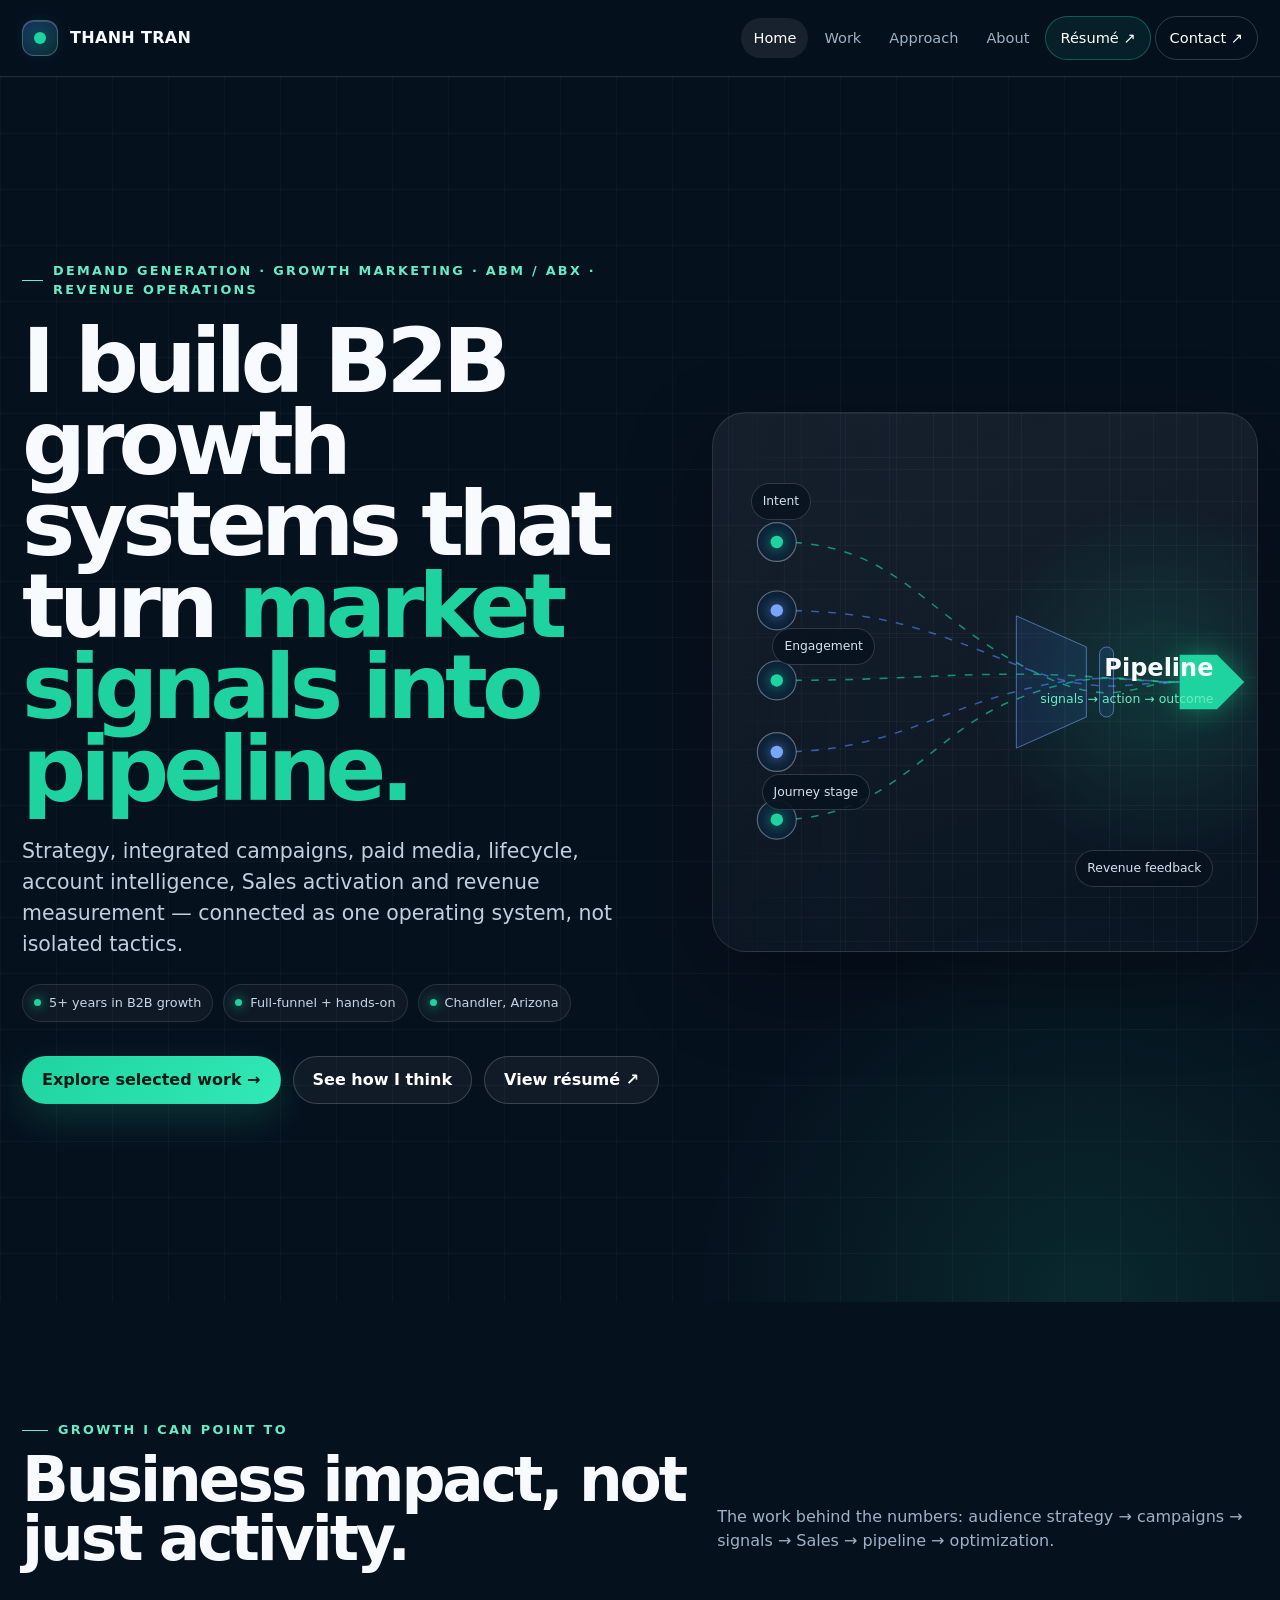
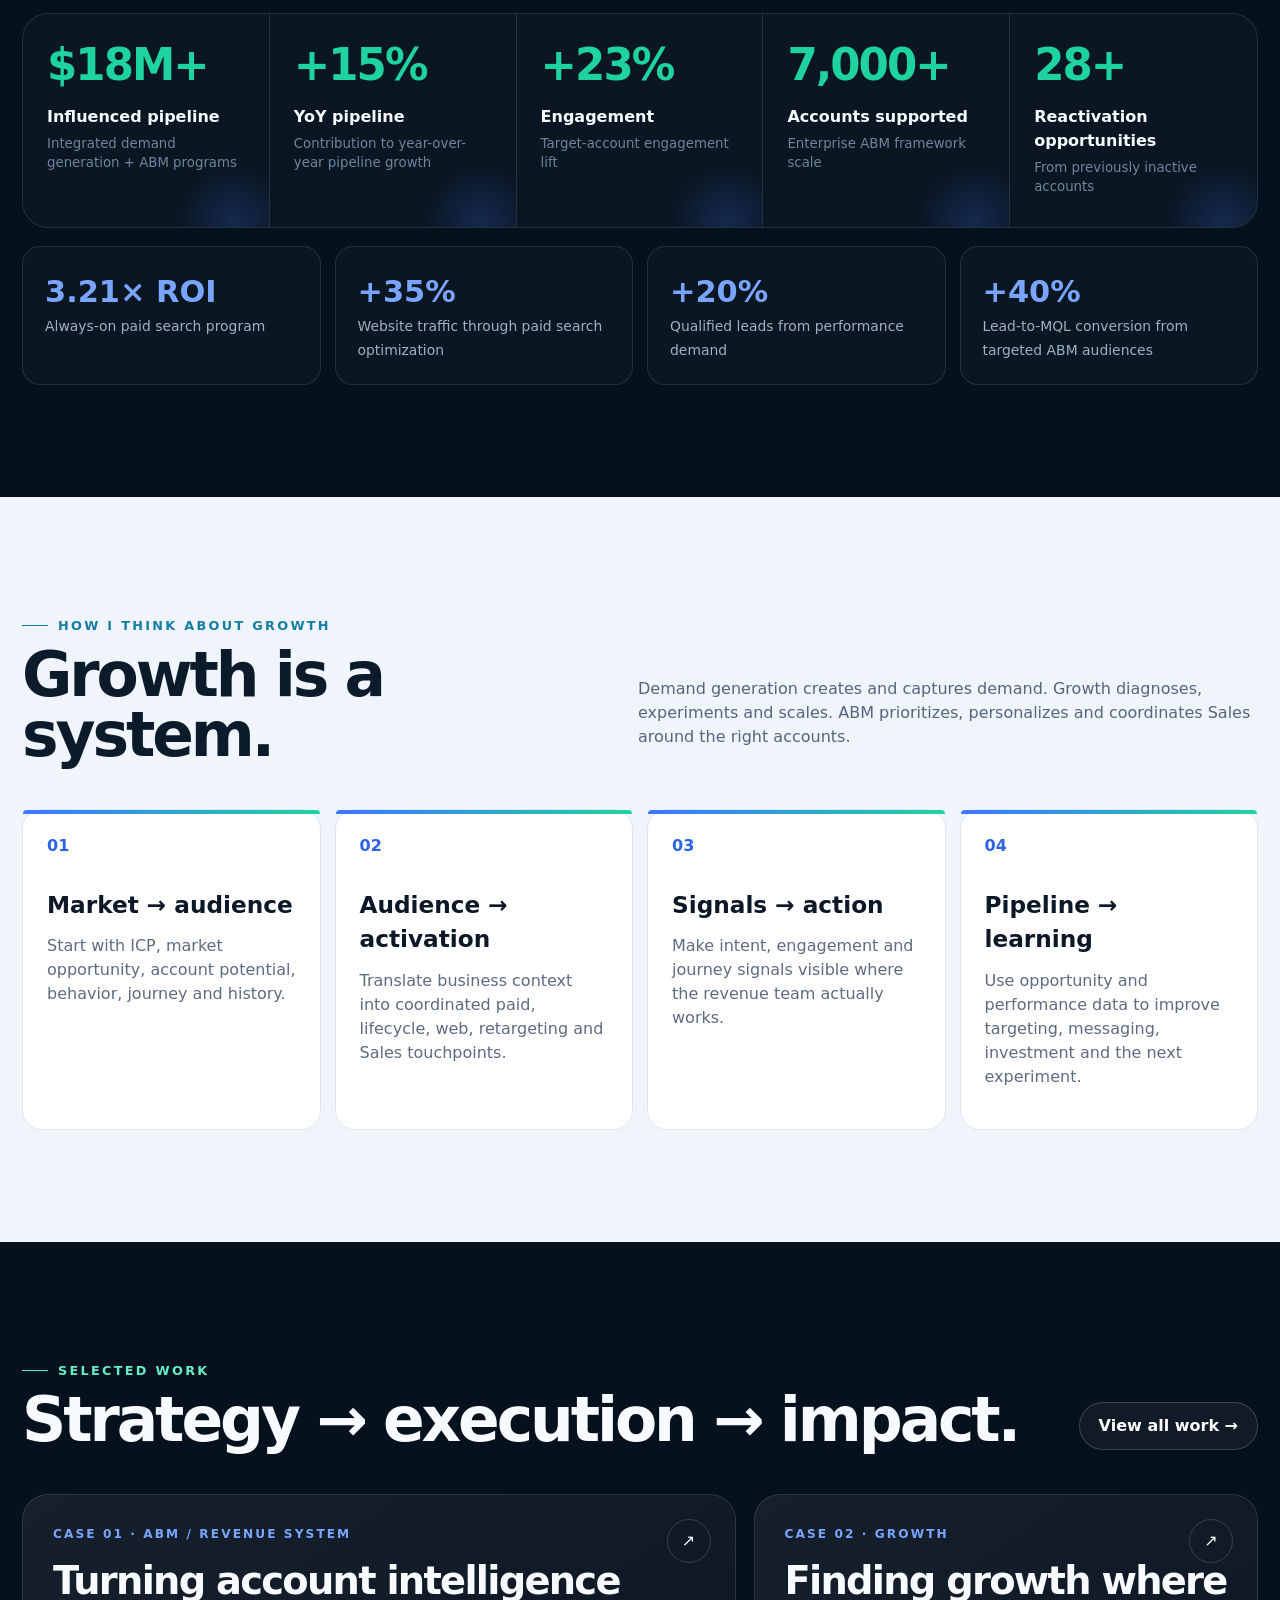
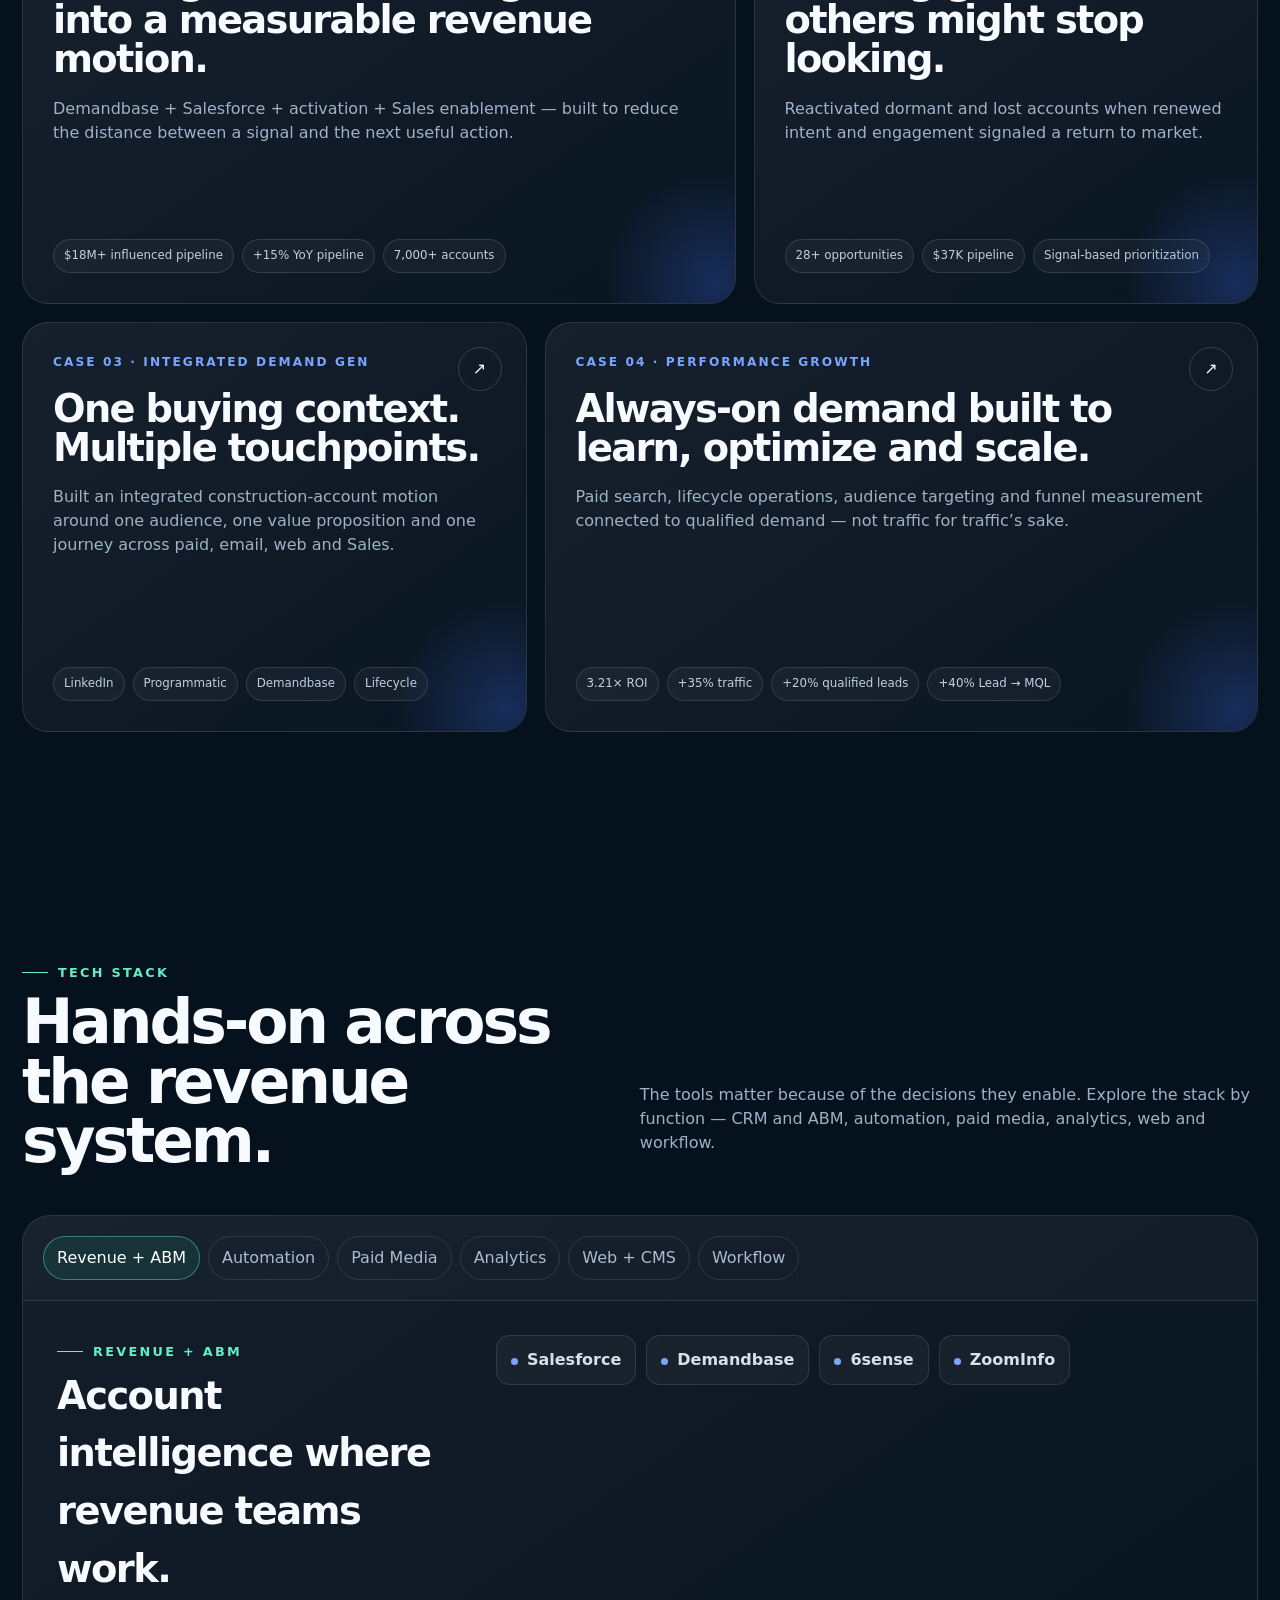
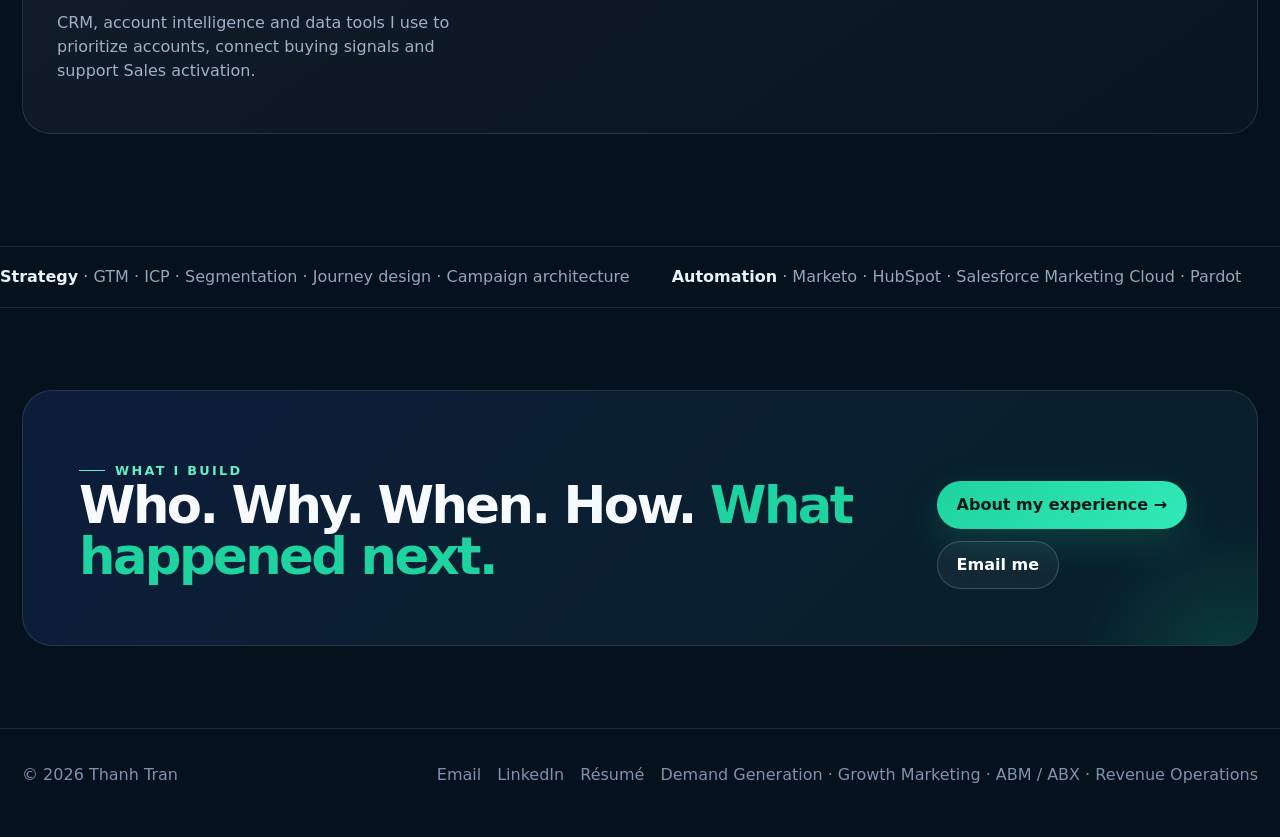
==== commit c65f7f88: "Launch portfolio V2" ====
--- a/index.html
+++ b/index.html
@@ -3,70 +3,85 @@
 <head>
   <meta charset="utf-8">
   <meta name="viewport" content="width=device-width,initial-scale=1">
-  <meta name="description" content="Thanh Tran — B2B growth marketing, demand generation and ABM portfolio.">
-  <title>Thanh Tran — Growth Marketing · Demand Gen · ABM</title>
+  <meta name="description" content="Thanh Tran — B2B demand generation, growth marketing, ABM / ABX and revenue operations portfolio.">
+  <meta name="theme-color" content="#06111e">
+  <meta property="og:title" content="Thanh Tran — Demand Generation · Growth Marketing · ABM">
+  <meta property="og:description" content="Thanh Tran — B2B demand generation, growth marketing, ABM / ABX and revenue operations portfolio.">
+  <meta property="og:type" content="website">
+  <title>Thanh Tran — Demand Generation · Growth Marketing · ABM</title>
+  <link rel="icon" href="assets/favicon.svg" type="image/svg+xml">
   <link rel="stylesheet" href="assets/style.css">
-</head>
-<body>
+</head><body>
+<div class="scroll-progress" aria-hidden="true"></div>
 <nav class="nav">
   <div class="container nav-inner">
     <a class="brand" href="index.html"><span class="brand-mark"><span></span></span><span>THANH TRAN</span></a>
     <button class="menu-btn" aria-label="Open navigation">☰</button>
     <div class="nav-links">
       <a class="active" href="index.html">Home</a>
-      <a href="work.html">Work</a>
-      <a href="approach.html">Approach</a>
-      <a href="about.html">About</a>
+      <a class="" href="work.html">Work</a>
+      <a class="" href="approach.html">Approach</a>
+      <a class="" href="about.html">About</a>
+      <a class="nav-cta nav-resume" href="assets/Thanh-Tran-Resume-Aug-2026.pdf" target="_blank" rel="noreferrer">Résumé ↗</a>
       <a class="nav-cta" href="about.html#contact">Contact ↗</a>
     </div>
   </div>
 </nav>
-
 <main>
   <section class="hero grid-bg">
     <div class="container hero-layout">
       <div class="reveal">
-        <div class="kicker">Demand Generation · Growth Marketing · ABM / ABX</div>
+        <div class="kicker">Demand Generation · Growth Marketing · ABM / ABX · Revenue Operations</div>
         <h1>I build B2B growth systems that turn <span class="accent">market signals into pipeline.</span></h1>
         <p class="lead">Strategy, integrated campaigns, paid media, lifecycle, account intelligence, Sales activation and revenue measurement — connected as one operating system, not isolated tactics.</p>
-        <div class="hero-actions">
-          <a class="btn btn-primary" href="work.html">Explore selected work →</a>
-          <a class="btn btn-secondary" href="approach.html">See how I think</a>
-        </div>
+        <div class="hero-proof"><span class="proof-chip">5+ years in B2B growth</span><span class="proof-chip">Full-funnel + hands-on</span><span class="proof-chip">Chandler, Arizona</span></div>
+        <div class="hero-actions"><a class="btn btn-primary" href="work.html">Explore selected work →</a><a class="btn btn-secondary" href="approach.html">See how I think</a><a class="btn btn-secondary" href="assets/Thanh-Tran-Resume-Aug-2026.pdf" target="_blank" rel="noreferrer">View résumé ↗</a></div>
       </div>
-      <div class="hero-visual reveal" aria-label="Abstract data-to-pipeline visual">
-        <img src="assets/hero-network.png" alt="Abstract account signals converging into a pipeline">
-        <span class="signal-label">Intent</span>
-        <span class="signal-label">Engagement</span>
-        <span class="signal-label">Journey stage</span>
-        <span class="signal-label">Pipeline ↗</span>
+      <div class="hero-visual reveal" aria-label="Animated account signals converging into pipeline">
+        <svg class="signal-svg" viewBox="0 0 700 540" role="img" aria-label="Intent, engagement and journey signals converging through activation into pipeline">
+          <path class="signal-path teal" d="M82 90 C230 90 265 176 390 245 S535 270 600 270"/>
+          <path class="signal-path" d="M82 178 C220 178 282 205 390 248 S530 270 600 270"/>
+          <path class="signal-path teal" d="M82 268 C230 268 280 260 390 260 S530 270 600 270"/>
+          <path class="signal-path" d="M82 360 C220 360 282 310 390 282 S535 270 600 270"/>
+          <path class="signal-path teal" d="M82 447 C230 447 278 335 390 292 S530 270 600 270"/>
+          <circle class="signal-node" cx="82" cy="90" r="25"/><circle class="signal-dot" cx="82" cy="90" r="8"/>
+          <circle class="signal-node" cx="82" cy="178" r="25"/><circle class="signal-dot blue" cx="82" cy="178" r="8"/>
+          <circle class="signal-node" cx="82" cy="268" r="25"/><circle class="signal-dot" cx="82" cy="268" r="8"/>
+          <circle class="signal-node" cx="82" cy="360" r="25"/><circle class="signal-dot blue" cx="82" cy="360" r="8"/>
+          <circle class="signal-node" cx="82" cy="447" r="25"/><circle class="signal-dot" cx="82" cy="447" r="8"/>
+          <path class="signal-funnel" d="M390 185 L480 225 L480 315 L390 355 Z"/>
+          <rect class="signal-funnel" x="497" y="225" width="18" height="90" rx="9"/>
+          <path class="signal-output" d="M600 235 h48 l35 35 -35 35 h-48 z"/>
+        </svg>
+        <span class="signal-label s1">Intent</span><span class="signal-label s2">Engagement</span><span class="signal-label s3">Journey stage</span><span class="signal-label s4">Revenue feedback</span>
+        <div class="signal-output-label"><strong>Pipeline</strong><span>signals → action → outcome</span></div>
       </div>
     </div>
   </section>
 
   <section>
     <div class="container">
-      <div class="section-head reveal">
-        <div><div class="kicker">Growth I can point to</div><h2 class="section-title">Business impact, not just activity.</h2></div>
-        <p class="section-copy">The work behind the numbers: audience strategy → campaigns → signals → Sales → pipeline → optimization.</p>
+      <div class="section-head reveal"><div><div class="kicker">Growth I can point to</div><h2 class="section-title">Business impact, not just activity.</h2></div><p class="section-copy">The work behind the numbers: audience strategy → campaigns → signals → Sales → pipeline → optimization.</p></div>
+      <div class="metrics reveal">
+        <div class="metric"><strong data-count="18" data-prefix="$" data-suffix="M+">$18M+</strong><span>Influenced pipeline</span><small>Integrated demand generation + ABM programs</small></div>
+        <div class="metric"><strong data-count="15" data-prefix="+" data-suffix="%">+15%</strong><span>YoY pipeline</span><small>Contribution to year-over-year pipeline growth</small></div>
+        <div class="metric"><strong data-count="23" data-prefix="+" data-suffix="%">+23%</strong><span>Engagement</span><small>Target-account engagement lift</small></div>
+        <div class="metric"><strong data-count="7000" data-suffix="+">7,000+</strong><span>Accounts supported</span><small>Enterprise ABM framework scale</small></div>
+        <div class="metric"><strong data-count="28" data-suffix="+">28+</strong><span>Reactivation opportunities</span><small>From previously inactive accounts</small></div>
       </div>
-      <div class="metrics reveal">
-        <div class="metric"><strong data-count="18" data-prefix="$" data-suffix="M+">$18M+</strong><span>Influenced pipeline</span><small>Connected to integrated marketing programs</small></div>
-        <div class="metric"><strong data-count="15" data-prefix="+" data-suffix="%">+15%</strong><span>YoY pipeline</span><small>Year-over-year pipeline growth</small></div>
-        <div class="metric"><strong data-count="23" data-prefix="+" data-suffix="%">+23%</strong><span>Engagement</span><small>Account engagement lift</small></div>
-        <div class="metric"><strong data-count="7000" data-suffix="+">7,000+</strong><span>Accounts supported</span><small>ABM / growth framework scale</small></div>
-        <div class="metric"><strong data-count="28" data-suffix="+">28+</strong><span>Reactivation opportunities</span><small>From renewed buying signals</small></div>
+      <div class="proof-grid reveal-stagger reveal">
+        <div class="proof-card"><strong>3.21× ROI</strong><span>Always-on paid search program</span></div>
+        <div class="proof-card"><strong>+35%</strong><span>Website traffic through paid search optimization</span></div>
+        <div class="proof-card"><strong>+20%</strong><span>Qualified leads from performance demand</span></div>
+        <div class="proof-card"><strong>+40%</strong><span>Lead-to-MQL conversion from targeted ABM audiences</span></div>
       </div>
     </div>
   </section>
 
   <section class="light-section">
     <div class="container">
-      <div class="section-head reveal">
-        <div><div class="kicker">How I think about growth</div><h2 class="section-title">Growth is a system.</h2></div>
-        <p class="section-copy">Demand generation creates and captures demand. Growth diagnoses, experiments and scales. ABM prioritizes, personalizes and coordinates Sales around the right accounts.</p>
-      </div>
-      <div class="system-grid reveal">
+      <div class="section-head reveal"><div><div class="kicker">How I think about growth</div><h2 class="section-title">Growth is a system.</h2></div><p class="section-copy">Demand generation creates and captures demand. Growth diagnoses, experiments and scales. ABM prioritizes, personalizes and coordinates Sales around the right accounts.</p></div>
+      <div class="system-grid reveal-stagger reveal">
         <div class="system-card"><b>01</b><h3>Market → audience</h3><p>Start with ICP, market opportunity, account potential, behavior, journey and history.</p></div>
         <div class="system-card"><b>02</b><h3>Audience → activation</h3><p>Translate business context into coordinated paid, lifecycle, web, retargeting and Sales touchpoints.</p></div>
         <div class="system-card"><b>03</b><h3>Signals → action</h3><p>Make intent, engagement and journey signals visible where the revenue team actually works.</p></div>
@@ -77,59 +92,45 @@
 
   <section>
     <div class="container">
-      <div class="section-head reveal">
-        <div><div class="kicker">Selected work</div><h2 class="section-title">Strategy → execution → impact.</h2></div>
-        <a class="btn btn-secondary" href="work.html">View all work →</a>
-      </div>
+      <div class="section-head reveal"><div><div class="kicker">Selected work</div><h2 class="section-title">Strategy → execution → impact.</h2></div><a class="btn btn-secondary" href="work.html">View all work →</a></div>
       <div class="case-grid">
-        <a class="case-card featured reveal" href="case-revenue-engine.html">
-          <span class="case-arrow">↗</span><span class="case-glow"></span>
-          <div><div class="case-number">Case 01 · ABM / Revenue System</div><h3>Turning account intelligence into a measurable revenue motion.</h3><p>Demandbase + Salesforce + activation + Sales enablement — built to reduce the distance between a signal and the next useful action.</p></div>
-          <div class="case-tags"><span class="tag">$18M+ influenced pipeline</span><span class="tag">+15% YoY pipeline</span><span class="tag">7,000+ accounts</span></div>
-        </a>
-        <a class="case-card slim reveal" href="case-reactivation.html">
-          <span class="case-arrow">↗</span><span class="case-glow"></span>
-          <div><div class="case-number">Case 02 · Growth</div><h3>Finding growth where others might stop looking.</h3><p>Reactivated dormant and lost accounts when renewed intent and engagement signaled a return to market.</p></div>
-          <div class="case-tags"><span class="tag">28+ opportunities</span><span class="tag">Signal-based prioritization</span></div>
-        </a>
-        <a class="case-card slim reveal" href="case-demand-gen.html">
-          <span class="case-arrow">↗</span><span class="case-glow"></span>
-          <div><div class="case-number">Case 03 · Demand Generation</div><h3>One buying context. Multiple touchpoints.</h3><p>Built an integrated construction-account motion around one audience, one value proposition and one journey across paid, email, web and Sales.</p></div>
-          <div class="case-tags"><span class="tag">LinkedIn</span><span class="tag">Programmatic</span><span class="tag">Demandbase</span><span class="tag">Lifecycle</span></div>
-        </a>
-        <a class="case-card featured reveal" href="approach.html">
-          <span class="case-arrow">↗</span><span class="case-glow"></span>
-          <div><div class="case-number">Operating approach</div><h3>I don’t optimize metrics. I diagnose the funnel.</h3><p>Reach, engagement, progression, opportunity, pipeline and revenue each answer a different question. I use the pattern between them to decide what to change next.</p></div>
-          <div class="case-tags"><span class="tag">Define</span><span class="tag">Diagnose</span><span class="tag">Experiment</span><span class="tag">Scale</span></div>
-        </a>
+        <a class="case-card featured reveal" href="case-revenue-engine.html"><span class="case-arrow">↗</span><span class="case-glow"></span><div><div class="case-number">Case 01 · ABM / Revenue System</div><h3>Turning account intelligence into a measurable revenue motion.</h3><p>Demandbase + Salesforce + activation + Sales enablement — built to reduce the distance between a signal and the next useful action.</p></div><div class="case-tags"><span class="tag">$18M+ influenced pipeline</span><span class="tag">+15% YoY pipeline</span><span class="tag">7,000+ accounts</span></div></a>
+        <a class="case-card slim reveal" href="case-reactivation.html"><span class="case-arrow">↗</span><span class="case-glow"></span><div><div class="case-number">Case 02 · Growth</div><h3>Finding growth where others might stop looking.</h3><p>Reactivated dormant and lost accounts when renewed intent and engagement signaled a return to market.</p></div><div class="case-tags"><span class="tag">28+ opportunities</span><span class="tag">$37K pipeline</span><span class="tag">Signal-based prioritization</span></div></a>
+        <a class="case-card slim reveal" href="case-demand-gen.html"><span class="case-arrow">↗</span><span class="case-glow"></span><div><div class="case-number">Case 03 · Integrated Demand Gen</div><h3>One buying context. Multiple touchpoints.</h3><p>Built an integrated construction-account motion around one audience, one value proposition and one journey across paid, email, web and Sales.</p></div><div class="case-tags"><span class="tag">LinkedIn</span><span class="tag">Programmatic</span><span class="tag">Demandbase</span><span class="tag">Lifecycle</span></div></a>
+        <a class="case-card featured reveal" href="case-performance-growth.html"><span class="case-arrow">↗</span><span class="case-glow"></span><div><div class="case-number">Case 04 · Performance Growth</div><h3>Always-on demand built to learn, optimize and scale.</h3><p>Paid search, lifecycle operations, audience targeting and funnel measurement connected to qualified demand — not traffic for traffic’s sake.</p></div><div class="case-tags"><span class="tag">3.21× ROI</span><span class="tag">+35% traffic</span><span class="tag">+20% qualified leads</span><span class="tag">+40% Lead → MQL</span></div></a>
       </div>
     </div>
   </section>
 
-  <div class="marquee" aria-hidden="true">
-    <div class="marquee-track">
-      <span><b>Strategy</b> · GTM · ICP · Segmentation · Journey design · Campaign architecture</span>
-      <span><b>Activation</b> · LinkedIn · Programmatic · Demandbase · Email / lifecycle · Retargeting</span>
-      <span><b>Infrastructure + data</b> · Salesforce · Marketing Cloud · CRM integration · Tableau · GA</span>
-      <span><b>Revenue</b> · Sales activation · Opportunity · Pipeline · Attribution · Optimization · Scale</span>
-      <span><b>Strategy</b> · GTM · ICP · Segmentation · Journey design · Campaign architecture</span>
-      <span><b>Activation</b> · LinkedIn · Programmatic · Demandbase · Email / lifecycle · Retargeting</span>
-      <span><b>Infrastructure + data</b> · Salesforce · Marketing Cloud · CRM integration · Tableau · GA</span>
-      <span><b>Revenue</b> · Sales activation · Opportunity · Pipeline · Attribution · Optimization · Scale</span>
+  
+<section id="stack" class="">
+  <div class="container">
+    <div class="section-head reveal">
+      <div><div class="kicker">Tech stack</div><h2 class="section-title">Hands-on across the revenue system.</h2></div>
+      <p class="section-copy">The tools matter because of the decisions they enable. Explore the stack by function — CRM and ABM, automation, paid media, analytics, web and workflow.</p>
+    </div>
+    <div class="stack-shell reveal">
+      <div class="stack-tabs" role="tablist" aria-label="Technology categories">
+        <button class="stack-tab active" data-stack="revenue">Revenue + ABM</button>
+        <button class="stack-tab" data-stack="automation">Automation</button>
+        <button class="stack-tab" data-stack="paid">Paid Media</button>
+        <button class="stack-tab" data-stack="analytics">Analytics</button>
+        <button class="stack-tab" data-stack="web">Web + CMS</button>
+        <button class="stack-tab" data-stack="workflow">Workflow</button>
+      </div>
+      <div class="stack-stage">
+        <div class="stack-copy">
+          <div class="kicker" data-stack-label>Revenue + ABM</div>
+          <h3 data-stack-title>Account intelligence where revenue teams work.</h3>
+          <p data-stack-copy>CRM, account intelligence and data tools I use to prioritize accounts, connect buying signals and support Sales activation.</p>
+        </div>
+        <div class="tool-cloud" data-tool-cloud aria-live="polite"></div>
+      </div>
     </div>
   </div>
+</section>
 
-  <section class="cta">
-    <div class="container">
-      <div class="cta-box reveal">
-        <div><div class="kicker">What I build</div><h2>Who. Why. When. How. <span style="color:var(--teal)">What happened next.</span></h2></div>
-        <a class="btn btn-primary" href="about.html">About my experience →</a>
-      </div>
-    </div>
-  </section>
-</main>
+  <div class="marquee" aria-hidden="true"><div class="marquee-track"><span><b>Strategy</b> · GTM · ICP · Segmentation · Journey design · Campaign architecture</span><span><b>Automation</b> · Marketo · HubSpot · Salesforce Marketing Cloud · Pardot</span><span><b>Paid</b> · DV360 · LinkedIn Ads · Google Ads · Demandbase Ads</span><span><b>Analytics</b> · GA4 · Tableau · Looker · Sisense · Clarity</span><span><b>Strategy</b> · GTM · ICP · Segmentation · Journey design · Campaign architecture</span><span><b>Automation</b> · Marketo · HubSpot · Salesforce Marketing Cloud · Pardot</span><span><b>Paid</b> · DV360 · LinkedIn Ads · Google Ads · Demandbase Ads</span><span><b>Analytics</b> · GA4 · Tableau · Looker · Sisense · Clarity</span></div></div>
 
-<footer class="footer"><div class="container footer-inner"><span>© <span data-year></span> Thanh Tran</span><span>Demand Generation · Growth Marketing · ABM / ABX</span></div></footer>
-<script src="assets/site.js"></script>
-</body>
-</html>
+  <section class="cta"><div class="container"><div class="cta-box reveal"><div><div class="kicker">What I build</div><h2>Who. Why. When. How. <span style="color:var(--teal)">What happened next.</span></h2></div><div class="hero-actions"><a class="btn btn-primary" href="about.html">About my experience →</a><a class="btn btn-secondary" href="mailto:tnpthanh.work@gmail.com">Email me</a></div></div></div></section>
+</main><footer class="footer"><div class="container footer-inner"><span>© <span data-year></span> Thanh Tran</span><div class="footer-links"><a href="mailto:tnpthanh.work@gmail.com">Email</a><a href="https://www.linkedin.com/in/thanhtran-me" target="_blank" rel="noreferrer">LinkedIn</a><a href="assets/Thanh-Tran-Resume-Aug-2026.pdf" target="_blank" rel="noreferrer">Résumé</a><span>Demand Generation · Growth Marketing · ABM / ABX · Revenue Operations</span></div></div></footer><script src="assets/site.js"></script></body></html>
--- a/assets/style.css
+++ b/assets/style.css
@@ -1,88 +1,120 @@
 :root{
-  --bg:#071322;
-  --bg-2:#0b1c2e;
+  --bg:#06111e;
+  --bg-2:#0a1a2b;
+  --bg-3:#0d2236;
   --ink:#f7fbff;
   --muted:#9fb1c7;
+  --muted-2:#6f849c;
   --line:rgba(255,255,255,.11);
+  --line-strong:rgba(255,255,255,.2);
   --card:rgba(255,255,255,.055);
-  --blue:#316bff;
-  --blue-2:#72a0ff;
-  --teal:#16c995;
-  --teal-2:#41e0b2;
-  --soft:#eef4fa;
+  --blue:#3f75ff;
+  --blue-2:#7aa5ff;
+  --teal:#1fd3a0;
+  --teal-2:#65edc4;
+  --soft:#eff5fa;
+  --soft-2:#e6eef6;
   --dark:#0b1726;
-  --shadow:0 24px 80px rgba(0,0,0,.28);
-  --radius:24px;
+  --shadow:0 30px 90px rgba(0,0,0,.32);
+  --radius:26px;
   --max:1240px;
+  --mx:50vw;
+  --my:25vh;
 }
 *{box-sizing:border-box}
-html{scroll-behavior:smooth}
-body{margin:0;background:var(--bg);color:var(--ink);font-family:Inter,ui-sans-serif,system-ui,-apple-system,BlinkMacSystemFont,"Segoe UI",sans-serif;line-height:1.5;overflow-x:hidden}
+html{scroll-behavior:smooth;background:var(--bg)}
+body{margin:0;background:var(--bg);color:var(--ink);font-family:Inter,ui-sans-serif,system-ui,-apple-system,BlinkMacSystemFont,"Segoe UI",sans-serif;line-height:1.5;overflow-x:hidden;min-height:100vh}
+body::before{content:"";position:fixed;inset:0;pointer-events:none;z-index:-1;background:radial-gradient(620px circle at var(--mx) var(--my),rgba(63,117,255,.085),transparent 48%),radial-gradient(480px circle at calc(var(--mx) + 18vw) calc(var(--my) + 18vh),rgba(31,211,160,.055),transparent 50%)}
 a{color:inherit;text-decoration:none}
 button,input{font:inherit}
+button{color:inherit}
 img{max-width:100%;display:block}
 ::selection{background:var(--teal);color:#032019}
-.container{width:min(var(--max),calc(100% - 42px));margin:0 auto}
-.grid-bg{background-image:linear-gradient(rgba(255,255,255,.035) 1px,transparent 1px),linear-gradient(90deg,rgba(255,255,255,.035) 1px,transparent 1px);background-size:56px 56px}
-.nav{position:sticky;top:0;z-index:40;background:rgba(7,19,34,.76);backdrop-filter:blur(18px);border-bottom:1px solid var(--line)}
-.nav-inner{height:76px;display:flex;align-items:center;justify-content:space-between;gap:24px}
-.brand{display:flex;align-items:center;gap:12px;font-weight:800;letter-spacing:.02em}
-.brand-mark{width:36px;height:36px;border:1px solid rgba(255,255,255,.24);border-radius:12px;display:grid;place-items:center;background:linear-gradient(145deg,rgba(49,107,255,.26),rgba(22,201,149,.12));box-shadow:inset 0 1px 0 rgba(255,255,255,.16)}
+.container{width:min(var(--max),calc(100% - 44px));margin:0 auto}
+.grid-bg{background-image:linear-gradient(rgba(255,255,255,.033) 1px,transparent 1px),linear-gradient(90deg,rgba(255,255,255,.033) 1px,transparent 1px);background-size:56px 56px}
+.scroll-progress{position:fixed;top:0;left:0;width:0;height:3px;background:linear-gradient(90deg,var(--blue),var(--teal));z-index:200;box-shadow:0 0 24px rgba(31,211,160,.6)}
+.nav{position:sticky;top:0;z-index:80;background:rgba(6,17,30,.74);backdrop-filter:blur(18px);border-bottom:1px solid var(--line)}
+.nav-inner{height:76px;display:flex;align-items:center;justify-content:space-between;gap:22px}
+.brand{display:flex;align-items:center;gap:12px;font-weight:850;letter-spacing:.02em;white-space:nowrap}
+.brand-mark{width:36px;height:36px;border:1px solid rgba(255,255,255,.24);border-radius:12px;display:grid;place-items:center;background:linear-gradient(145deg,rgba(63,117,255,.28),rgba(31,211,160,.13));box-shadow:inset 0 1px 0 rgba(255,255,255,.16)}
 .brand-mark span{width:12px;height:12px;border-radius:50%;background:var(--teal);box-shadow:0 0 22px var(--teal)}
-.nav-links{display:flex;align-items:center;gap:6px}
-.nav-links a{padding:9px 13px;border-radius:999px;color:var(--muted);font-size:.93rem;transition:.25s}
+.nav-links{display:flex;align-items:center;gap:4px}
+.nav-links a{padding:9px 12px;border-radius:999px;color:var(--muted);font-size:.91rem;transition:.25s}
 .nav-links a:hover,.nav-links a.active{color:#fff;background:rgba(255,255,255,.075)}
-.nav-cta{padding:10px 15px;border:1px solid rgba(255,255,255,.18);border-radius:999px;color:#fff!important}
-.menu-btn{display:none;border:0;background:transparent;color:#fff;font-size:1.45rem}
+.nav-cta{padding:10px 14px!important;border:1px solid rgba(255,255,255,.18);color:#fff!important}
+.nav-resume{border-color:rgba(31,211,160,.35)!important;background:rgba(31,211,160,.08)!important}
+.menu-btn{display:none;border:0;background:transparent;color:#fff;font-size:1.45rem;cursor:pointer}
 .hero{min-height:calc(100vh - 76px);display:grid;align-items:center;position:relative;overflow:hidden}
-.hero::before{content:"";position:absolute;inset:auto -20vw -35vw auto;width:70vw;height:70vw;border-radius:50%;background:radial-gradient(circle,rgba(22,201,149,.12),transparent 62%);pointer-events:none}
+.hero::before{content:"";position:absolute;inset:auto -20vw -35vw auto;width:70vw;height:70vw;border-radius:50%;background:radial-gradient(circle,rgba(31,211,160,.12),transparent 62%);pointer-events:none}
 .hero-layout{display:grid;grid-template-columns:1.08fr .92fr;align-items:center;gap:48px;padding:72px 0 86px}
-.kicker{display:inline-flex;align-items:center;gap:10px;color:var(--teal-2);font-size:.82rem;text-transform:uppercase;letter-spacing:.18em;font-weight:700}
+.kicker{display:inline-flex;align-items:center;gap:10px;color:var(--teal-2);font-size:.8rem;text-transform:uppercase;letter-spacing:.18em;font-weight:800}
 .kicker::before{content:"";width:26px;height:1px;background:currentColor}
 h1,h2,h3,p{margin-top:0}
-h1{font-size:clamp(3.35rem,7vw,7.2rem);line-height:.92;letter-spacing:-.065em;margin:22px 0 26px;max-width:900px}
+h1{font-size:clamp(3.45rem,7vw,7.25rem);line-height:.91;letter-spacing:-.066em;margin:22px 0 26px;max-width:940px}
 h1 .accent{color:var(--teal)}
 .lead{font-size:clamp(1.08rem,1.6vw,1.35rem);color:#c2cfdd;max-width:760px}
+.hero-proof{display:flex;gap:10px;flex-wrap:wrap;margin-top:25px}
+.proof-chip{display:inline-flex;align-items:center;gap:8px;padding:8px 11px;border-radius:999px;border:1px solid var(--line);background:rgba(255,255,255,.035);font-size:.8rem;color:#c8d6e4}
+.proof-chip::before{content:"";width:7px;height:7px;border-radius:50%;background:var(--teal);box-shadow:0 0 12px var(--teal)}
 .hero-actions{display:flex;gap:12px;flex-wrap:wrap;margin-top:34px}
-.btn{display:inline-flex;align-items:center;justify-content:center;gap:10px;min-height:48px;padding:0 19px;border-radius:999px;border:1px solid transparent;font-weight:700;transition:transform .2s,border-color .2s,background .2s}
+.btn{display:inline-flex;align-items:center;justify-content:center;gap:10px;min-height:48px;padding:0 19px;border-radius:999px;border:1px solid transparent;font-weight:750;transition:transform .2s,border-color .2s,background .2s,box-shadow .2s;position:relative;overflow:hidden}
+.btn::after{content:"";position:absolute;inset:0;background:linear-gradient(120deg,transparent 10%,rgba(255,255,255,.18) 48%,transparent 62%);transform:translateX(-130%);transition:transform .55s}
+.btn:hover::after{transform:translateX(130%)}
 .btn:hover{transform:translateY(-2px)}
-.btn-primary{background:linear-gradient(135deg,var(--teal),#20e2b2);color:#041b15;box-shadow:0 14px 38px rgba(22,201,149,.2)}
+.btn-primary{background:linear-gradient(135deg,var(--teal),#31e9b7);color:#041b15;box-shadow:0 14px 38px rgba(31,211,160,.18)}
 .btn-secondary{border-color:rgba(255,255,255,.18);background:rgba(255,255,255,.045);color:#fff}
-.hero-visual{position:relative;min-height:530px;border:1px solid rgba(255,255,255,.1);border-radius:32px;overflow:hidden;background:linear-gradient(160deg,rgba(255,255,255,.07),rgba(255,255,255,.015));box-shadow:var(--shadow)}
-.hero-visual img{position:absolute;inset:0;width:100%;height:100%;object-fit:cover;opacity:.67}
-.hero-visual::after{content:"";position:absolute;inset:0;background:linear-gradient(90deg,rgba(7,19,34,.35),transparent 55%),linear-gradient(0deg,rgba(7,19,34,.55),transparent 55%)}
-.signal-label{position:absolute;z-index:2;padding:9px 12px;border:1px solid rgba(255,255,255,.16);background:rgba(7,19,34,.68);backdrop-filter:blur(12px);border-radius:999px;color:#d6e2ef;font-size:.8rem;animation:float 5s ease-in-out infinite}
-.signal-label:nth-of-type(1){left:9%;top:12%}.signal-label:nth-of-type(2){left:17%;top:36%;animation-delay:-1.4s}.signal-label:nth-of-type(3){left:12%;top:64%;animation-delay:-2.6s}.signal-label:nth-of-type(4){right:10%;bottom:12%;animation-delay:-.7s}
+.hero-visual{position:relative;min-height:540px;border:1px solid rgba(255,255,255,.1);border-radius:34px;overflow:hidden;background:linear-gradient(160deg,rgba(255,255,255,.07),rgba(255,255,255,.015));box-shadow:var(--shadow);isolation:isolate}
+.hero-visual::before{content:"";position:absolute;inset:0;background-image:linear-gradient(rgba(255,255,255,.035) 1px,transparent 1px),linear-gradient(90deg,rgba(255,255,255,.035) 1px,transparent 1px);background-size:44px 44px;mask-image:linear-gradient(to right,transparent 0,#000 20%,#000 100%)}
+.hero-visual::after{content:"";position:absolute;inset:0;background:linear-gradient(90deg,rgba(6,17,30,.12),transparent 40%),radial-gradient(circle at 82% 50%,rgba(31,211,160,.16),transparent 34%);pointer-events:none}
+.signal-svg{position:absolute;inset:0;width:100%;height:100%;z-index:2}
+.signal-path{fill:none;stroke:rgba(86,137,255,.58);stroke-width:2;stroke-dasharray:10 12;animation:dash 18s linear infinite}
+.signal-path.teal{stroke:rgba(31,211,160,.62);animation-duration:14s}
+.signal-node{fill:#0b2035;stroke:rgba(255,255,255,.34);stroke-width:1.5}
+.signal-dot{fill:var(--teal);filter:drop-shadow(0 0 9px rgba(31,211,160,.8));animation:pulse 2.2s ease-in-out infinite}
+.signal-dot.blue{fill:var(--blue-2);filter:drop-shadow(0 0 8px rgba(122,165,255,.75));animation-delay:-.8s}
+.signal-funnel{fill:rgba(63,117,255,.11);stroke:rgba(122,165,255,.62);stroke-width:1.2}
+.signal-output{fill:var(--teal);filter:drop-shadow(0 0 18px rgba(31,211,160,.45))}
+.signal-label{position:absolute;z-index:4;padding:8px 11px;border:1px solid rgba(255,255,255,.16);background:rgba(6,17,30,.72);backdrop-filter:blur(12px);border-radius:999px;color:#d6e2ef;font-size:.77rem;animation:float 5s ease-in-out infinite}
+.signal-label.s1{left:7%;top:13%}.signal-label.s2{left:11%;top:40%;animation-delay:-1.4s}.signal-label.s3{left:9%;top:67%;animation-delay:-2.6s}.signal-label.s4{right:8%;bottom:12%;animation-delay:-.7s}
+.signal-output-label{position:absolute;right:8%;top:44%;z-index:5;text-align:right}.signal-output-label strong{display:block;font-size:1.5rem}.signal-output-label span{font-size:.78rem;color:var(--teal-2)}
 @keyframes float{50%{transform:translateY(-8px)}}
-section{padding:110px 0}
-.section-head{display:flex;align-items:end;justify-content:space-between;gap:28px;margin-bottom:42px}
-.section-title{font-size:clamp(2.3rem,4.8vw,4.5rem);letter-spacing:-.045em;line-height:.98;margin:10px 0 0}
-.section-copy{max-width:610px;color:var(--muted)}
+@keyframes dash{to{stroke-dashoffset:-440}}
+@keyframes pulse{50%{opacity:.45;transform:scale(.92)}}
+section{padding:112px 0;position:relative}
+.section-head{display:flex;align-items:end;justify-content:space-between;gap:30px;margin-bottom:44px}
+.section-title{font-size:clamp(2.35rem,4.8vw,4.55rem);letter-spacing:-.05em;line-height:.97;margin:10px 0 0}
+.section-copy{max-width:620px;color:var(--muted)}
 .metrics{display:grid;grid-template-columns:repeat(5,1fr);border:1px solid var(--line);border-radius:var(--radius);overflow:hidden;background:rgba(255,255,255,.025)}
-.metric{padding:30px 24px;min-height:185px;border-right:1px solid var(--line);position:relative;overflow:hidden}
-.metric:last-child{border-right:0}.metric::after{content:"";position:absolute;inset:auto -25px -55px auto;width:120px;height:120px;border-radius:50%;background:radial-gradient(circle,rgba(49,107,255,.18),transparent 66%)}
-.metric strong{display:block;font-size:clamp(2.2rem,4vw,4rem);line-height:1;color:var(--teal);letter-spacing:-.06em}.metric span{display:block;margin-top:15px;color:#c5d3e2}.metric small{display:block;color:#7f92aa;margin-top:6px}
-.case-grid{display:grid;grid-template-columns:repeat(12,1fr);gap:18px}
-.case-card{grid-column:span 6;min-height:400px;border:1px solid var(--line);border-radius:var(--radius);padding:30px;display:flex;flex-direction:column;justify-content:space-between;position:relative;overflow:hidden;background:linear-gradient(145deg,rgba(255,255,255,.065),rgba(255,255,255,.018));transition:.28s}
-.case-card:hover{transform:translateY(-6px);border-color:rgba(65,224,178,.45);box-shadow:0 26px 70px rgba(0,0,0,.22)}
-.case-card.featured{grid-column:span 7}.case-card.slim{grid-column:span 5}
-.case-number{font-size:.78rem;color:var(--blue-2);letter-spacing:.18em;text-transform:uppercase;font-weight:800}.case-card h3{font-size:clamp(1.8rem,3vw,3.05rem);line-height:1.03;letter-spacing:-.04em;max-width:650px;margin:18px 0}.case-card p{color:var(--muted);max-width:650px}.case-tags{display:flex;flex-wrap:wrap;gap:8px;margin-top:22px}.tag{font-size:.75rem;padding:7px 10px;border-radius:999px;border:1px solid rgba(255,255,255,.12);color:#bfd0e3;background:rgba(255,255,255,.035)}.case-arrow{position:absolute;right:24px;top:24px;width:44px;height:44px;border-radius:50%;display:grid;place-items:center;border:1px solid rgba(255,255,255,.16);transition:.25s}.case-card:hover .case-arrow{transform:translate(4px,-4px);background:var(--teal);color:#032017}.case-glow{position:absolute;width:220px;height:220px;border-radius:50%;right:-90px;bottom:-90px;background:radial-gradient(circle,rgba(49,107,255,.22),transparent 66%)}
-.light-section{background:var(--soft);color:#0c1728}.light-section .section-copy{color:#55657b}.light-section .kicker{color:#157ea3}
-.system-grid{display:grid;grid-template-columns:repeat(4,1fr);gap:14px}.system-card{background:white;border:1px solid #dce6ef;border-radius:20px;padding:24px;min-height:270px;position:relative}.system-card b{color:#2c63e7}.system-card h3{font-size:1.45rem;margin:30px 0 12px}.system-card p{color:#5d6c80}.system-card::before{content:"";position:absolute;top:0;left:0;right:0;height:4px;background:linear-gradient(90deg,var(--blue),var(--teal));border-radius:20px 20px 0 0}
-.marquee{overflow:hidden;border-top:1px solid var(--line);border-bottom:1px solid var(--line);padding:18px 0}.marquee-track{display:flex;gap:42px;white-space:nowrap;width:max-content;animation:marquee 26s linear infinite;color:#93a6ba}.marquee-track b{color:#e9f1f9;font-weight:600}@keyframes marquee{to{transform:translateX(-50%)}}
-.page-hero{padding:86px 0 64px;border-bottom:1px solid var(--line);position:relative}.page-hero h1{font-size:clamp(3.4rem,6.6vw,6.6rem);max-width:1050px}.page-meta{display:flex;flex-wrap:wrap;gap:10px;margin-top:30px}.page-meta span{padding:8px 11px;border-radius:999px;border:1px solid var(--line);color:#aebed0;font-size:.78rem}
-.split{display:grid;grid-template-columns:.9fr 1.1fr;gap:50px;align-items:start}.sticky{position:sticky;top:110px}.quote{font-size:clamp(2rem,4vw,4.2rem);line-height:1.02;letter-spacing:-.04em}.quote em{color:var(--teal);font-style:normal}
-.flow{display:grid;gap:12px}.flow-step{display:grid;grid-template-columns:58px 1fr;gap:18px;padding:22px;border:1px solid var(--line);border-radius:18px;background:rgba(255,255,255,.035);transition:.25s}.flow-step:hover{border-color:rgba(49,107,255,.45);transform:translateX(5px)}.step-no{width:52px;height:52px;border-radius:50%;display:grid;place-items:center;border:1px solid rgba(255,255,255,.15);color:var(--teal);font-weight:800}.flow-step h3{margin:0 0 5px}.flow-step p{margin:0;color:var(--muted)}
+.metric{padding:30px 24px;min-height:190px;border-right:1px solid var(--line);position:relative;overflow:hidden;transition:.25s}
+.metric:last-child{border-right:0}.metric:hover{background:rgba(255,255,255,.045)}
+.metric::after{content:"";position:absolute;inset:auto -25px -55px auto;width:120px;height:120px;border-radius:50%;background:radial-gradient(circle,rgba(63,117,255,.2),transparent 66%)}
+.metric strong{display:block;font-size:clamp(2.3rem,3.4vw,4rem);line-height:1;color:var(--teal);letter-spacing:-.045em}.metric span{display:block;margin-top:18px;font-weight:800}.metric small{display:block;color:var(--muted-2);margin-top:6px;line-height:1.4}
+.proof-grid{display:grid;grid-template-columns:repeat(4,1fr);gap:14px;margin-top:18px}.proof-card{padding:22px;border:1px solid var(--line);border-radius:18px;background:rgba(255,255,255,.025)}.proof-card strong{font-size:1.9rem;color:var(--blue-2);display:block}.proof-card span{font-size:.87rem;color:var(--muted)}
+.case-grid{display:grid;grid-template-columns:repeat(12,1fr);gap:18px}.case-card{grid-column:span 6;min-height:410px;border:1px solid var(--line);border-radius:var(--radius);padding:30px;display:flex;flex-direction:column;justify-content:space-between;position:relative;overflow:hidden;background:linear-gradient(145deg,rgba(255,255,255,.066),rgba(255,255,255,.018));transition:.28s;transform-style:preserve-3d}.case-card:hover{transform:translateY(-7px);border-color:rgba(101,237,196,.42);box-shadow:0 28px 80px rgba(0,0,0,.24)}.case-card.featured{grid-column:span 7}.case-card.slim{grid-column:span 5}.case-number{font-size:.76rem;color:var(--blue-2);letter-spacing:.17em;text-transform:uppercase;font-weight:850}.case-card h3{font-size:clamp(1.85rem,3vw,3.08rem);line-height:1.02;letter-spacing:-.045em;max-width:680px;margin:18px 0}.case-card p{color:var(--muted);max-width:670px}.case-tags{display:flex;flex-wrap:wrap;gap:8px;margin-top:22px}.tag{font-size:.74rem;padding:7px 10px;border-radius:999px;border:1px solid rgba(255,255,255,.12);color:#bfd0e3;background:rgba(255,255,255,.035)}.case-arrow{position:absolute;right:24px;top:24px;width:44px;height:44px;border-radius:50%;display:grid;place-items:center;border:1px solid rgba(255,255,255,.16);transition:.25s}.case-card:hover .case-arrow{transform:translate(4px,-4px);background:var(--teal);color:#032017}.case-glow{position:absolute;width:240px;height:240px;border-radius:50%;right:-100px;bottom:-100px;background:radial-gradient(circle,rgba(63,117,255,.25),transparent 66%)}
+.card-shine{position:absolute;inset:0;pointer-events:none;background:radial-gradient(360px circle at var(--cx,50%) var(--cy,50%),rgba(255,255,255,.08),transparent 55%);opacity:0;transition:opacity .25s}.case-card:hover .card-shine,.work-card:hover .card-shine{opacity:1}
+.light-section{background:var(--soft);color:#0c1728}.light-section .section-copy{color:#55657b}.light-section .kicker{color:#157ea3}.light-section .section-title{color:#0b1b2c}
+.system-grid{display:grid;grid-template-columns:repeat(4,1fr);gap:14px}.system-card{background:white;border:1px solid #dce6ef;border-radius:20px;padding:24px;min-height:275px;position:relative;transition:.25s}.system-card:hover{transform:translateY(-5px);box-shadow:0 18px 45px rgba(16,37,56,.08)}.system-card b{color:#2c63e7}.system-card h3{font-size:1.45rem;margin:30px 0 12px}.system-card p{color:#5d6c80}.system-card::before{content:"";position:absolute;top:0;left:0;right:0;height:4px;background:linear-gradient(90deg,var(--blue),var(--teal));border-radius:20px 20px 0 0}
+.marquee{overflow:hidden;border-top:1px solid var(--line);border-bottom:1px solid var(--line);padding:18px 0}.marquee-track{display:flex;gap:42px;white-space:nowrap;width:max-content;animation:marquee 30s linear infinite;color:#93a6ba}.marquee-track b{color:#e9f1f9;font-weight:650}@keyframes marquee{to{transform:translateX(-50%)}}
+.page-hero{padding:92px 0 70px;border-bottom:1px solid var(--line);position:relative;overflow:hidden}.page-hero::after{content:"";position:absolute;width:560px;height:560px;border-radius:50%;right:-180px;top:-230px;background:radial-gradient(circle,rgba(63,117,255,.13),transparent 65%)}.page-hero h1{font-size:clamp(3.45rem,6.6vw,6.65rem);max-width:1080px}.page-meta{display:flex;flex-wrap:wrap;gap:10px;margin-top:30px}.page-meta span{padding:8px 11px;border-radius:999px;border:1px solid var(--line);color:#aebed0;font-size:.77rem;background:rgba(255,255,255,.025)}
+.split{display:grid;grid-template-columns:.9fr 1.1fr;gap:54px;align-items:start}.sticky{position:sticky;top:110px}.quote{font-size:clamp(2rem,4vw,4.2rem);line-height:1.02;letter-spacing:-.045em}.quote em{color:var(--teal);font-style:normal}
+.flow{display:grid;gap:12px}.flow-step{display:grid;grid-template-columns:58px 1fr;gap:18px;padding:22px;border:1px solid var(--line);border-radius:18px;background:rgba(255,255,255,.035);transition:.25s}.flow-step:hover{border-color:rgba(63,117,255,.48);transform:translateX(6px);background:rgba(63,117,255,.05)}.step-no{width:52px;height:52px;border-radius:50%;display:grid;place-items:center;border:1px solid rgba(255,255,255,.15);color:var(--teal);font-weight:850}.flow-step h3{margin:0 0 5px}.flow-step p{margin:0;color:var(--muted)}
 .result-band{display:grid;grid-template-columns:repeat(4,1fr);gap:1px;background:var(--line);border:1px solid var(--line);border-radius:22px;overflow:hidden}.result-band>div{background:var(--bg-2);padding:28px}.result-band strong{font-size:2.3rem;color:var(--teal);display:block}.result-band span{color:#9eb0c5;font-size:.9rem}
-.touchpoints{display:grid;grid-template-columns:repeat(7,1fr);gap:10px}.touchpoint{border:1px solid var(--line);background:rgba(255,255,255,.03);padding:18px 10px;text-align:center;border-radius:16px;color:#c8d6e5;font-size:.9rem;transition:.25s}.touchpoint:hover{background:rgba(49,107,255,.12);border-color:rgba(49,107,255,.44);transform:translateY(-4px)}
-.orbit-wrap{position:relative;min-height:620px;display:grid;place-items:center}.orbit-core{width:230px;height:230px;border-radius:50%;display:grid;place-items:center;text-align:center;padding:30px;background:linear-gradient(145deg,#0e1e33,#091423);border:1px solid rgba(255,255,255,.14);box-shadow:0 0 0 26px rgba(49,107,255,.04),0 0 80px rgba(49,107,255,.18);font-size:1.55rem;font-weight:800;z-index:2}.orbit-item{position:absolute;padding:12px 16px;border-radius:999px;border:1px solid rgba(255,255,255,.15);background:rgba(11,28,46,.88);color:#d9e5f2;box-shadow:0 10px 30px rgba(0,0,0,.18)}.orbit-item::after{content:"";position:absolute;width:115px;height:1px;background:linear-gradient(90deg,rgba(49,107,255,.7),transparent);top:50%;left:100%;transform-origin:left center}.orbit-item:nth-of-type(1){top:7%;left:18%}.orbit-item:nth-of-type(2){top:11%;right:16%}.orbit-item:nth-of-type(3){top:44%;right:3%}.orbit-item:nth-of-type(4){bottom:12%;right:18%}.orbit-item:nth-of-type(5){bottom:8%;left:18%}.orbit-item:nth-of-type(6){top:44%;left:2%}.orbit-item:nth-of-type(7){top:22%;left:43%}
-.diagnostic{display:grid;grid-template-columns:.78fr 1.22fr;gap:26px}.diag-menu{display:grid;gap:10px}.diag-btn{border:1px solid var(--line);color:#c3d0df;background:rgba(255,255,255,.035);padding:17px 18px;border-radius:16px;text-align:left;cursor:pointer;transition:.2s}.diag-btn:hover,.diag-btn.active{border-color:rgba(65,224,178,.55);background:rgba(22,201,149,.09);color:white}.diag-panel{border:1px solid var(--line);border-radius:22px;background:linear-gradient(145deg,rgba(255,255,255,.06),rgba(255,255,255,.02));padding:34px;min-height:315px}.diag-panel .diag-type{color:var(--teal);text-transform:uppercase;letter-spacing:.16em;font-size:.78rem;font-weight:800}.diag-panel h3{font-size:2.2rem;margin:12px 0}.diag-panel p{color:#afc0d1}.diag-checks{display:grid;grid-template-columns:repeat(2,1fr);gap:10px;margin-top:22px}.diag-checks span{padding:12px 14px;border-radius:12px;background:rgba(255,255,255,.045);color:#c9d7e5;font-size:.9rem}
-.steps-8{display:grid;grid-template-columns:repeat(4,1fr);gap:12px}.method{border:1px solid var(--line);border-radius:18px;padding:22px;min-height:195px;background:rgba(255,255,255,.03);transition:.25s}.method:hover{transform:translateY(-5px);border-color:rgba(49,107,255,.45)}.method b{display:inline-grid;place-items:center;width:36px;height:36px;border-radius:50%;background:var(--blue);margin-bottom:28px}.method h3{font-size:1.18rem;margin-bottom:8px}.method p{color:var(--muted);font-size:.92rem}
+.touchpoints{display:grid;grid-template-columns:repeat(7,1fr);gap:10px}.touchpoint{border:1px solid var(--line);background:rgba(255,255,255,.03);padding:18px 10px;text-align:center;border-radius:16px;color:#c8d6e5;font-size:.88rem;transition:.25s}.touchpoint:hover{background:rgba(63,117,255,.12);border-color:rgba(63,117,255,.46);transform:translateY(-4px)}
+.orbit-wrap{position:relative;min-height:620px;display:grid;place-items:center}.orbit-wrap::before{content:"";position:absolute;width:510px;height:510px;border:1px dashed rgba(122,165,255,.22);border-radius:50%;animation:spin 40s linear infinite}.orbit-core{width:230px;height:230px;border-radius:50%;display:grid;place-items:center;text-align:center;padding:30px;background:linear-gradient(145deg,#0e1e33,#091423);border:1px solid rgba(255,255,255,.14);box-shadow:0 0 0 26px rgba(63,117,255,.04),0 0 80px rgba(63,117,255,.18);font-size:1.55rem;font-weight:850;z-index:2}.orbit-item{position:absolute;padding:12px 16px;border-radius:999px;border:1px solid rgba(255,255,255,.15);background:rgba(11,28,46,.9);color:#d9e5f2;box-shadow:0 10px 30px rgba(0,0,0,.18);z-index:3;transition:.25s}.orbit-item:hover{border-color:rgba(101,237,196,.55);transform:scale(1.05)}.orbit-item:nth-of-type(1){top:7%;left:18%}.orbit-item:nth-of-type(2){top:11%;right:16%}.orbit-item:nth-of-type(3){top:44%;right:3%}.orbit-item:nth-of-type(4){bottom:12%;right:18%}.orbit-item:nth-of-type(5){bottom:8%;left:18%}.orbit-item:nth-of-type(6){top:44%;left:2%}.orbit-item:nth-of-type(7){top:22%;left:43%}@keyframes spin{to{transform:rotate(360deg)}}
+.diagnostic{display:grid;grid-template-columns:.78fr 1.22fr;gap:26px}.diag-menu{display:grid;gap:10px}.diag-btn{border:1px solid var(--line);color:#c3d0df;background:rgba(255,255,255,.035);padding:17px 18px;border-radius:16px;text-align:left;cursor:pointer;transition:.2s}.diag-btn:hover,.diag-btn.active{border-color:rgba(101,237,196,.55);background:rgba(31,211,160,.09);color:white}.diag-panel{border:1px solid var(--line);border-radius:22px;background:linear-gradient(145deg,rgba(255,255,255,.06),rgba(255,255,255,.02));padding:34px;min-height:315px}.diag-panel .diag-type{color:var(--teal);text-transform:uppercase;letter-spacing:.16em;font-size:.78rem;font-weight:850}.diag-panel h3{font-size:2.2rem;margin:12px 0}.diag-panel p{color:#afc0d1}.diag-checks{display:grid;grid-template-columns:repeat(2,1fr);gap:10px;margin-top:22px}.diag-checks span{padding:12px 14px;border-radius:12px;background:rgba(255,255,255,.045);color:#c9d7e5;font-size:.9rem}
+.steps-8{display:grid;grid-template-columns:repeat(4,1fr);gap:12px}.method{border:1px solid rgba(12,23,40,.12);border-radius:18px;padding:22px;min-height:195px;background:white;transition:.25s}.method:hover{transform:translateY(-5px);box-shadow:0 14px 35px rgba(16,37,56,.08)}.method b{display:inline-grid;place-items:center;width:36px;height:36px;border-radius:50%;background:var(--blue);color:white;margin-bottom:28px}.method h3{font-size:1.18rem;margin-bottom:8px}.method p{color:#617188;font-size:.92rem}
 .skill-columns{display:grid;grid-template-columns:repeat(4,1fr);gap:16px}.skill-col{padding:26px;border:1px solid var(--line);border-radius:20px;background:rgba(255,255,255,.03)}.skill-col h3{color:var(--blue-2)}.skill-col ul{padding-left:18px;color:#aebfd1}.skill-col li{margin:8px 0}
-.filters{display:flex;gap:8px;flex-wrap:wrap;margin-bottom:28px}.filter-btn{border:1px solid var(--line);background:transparent;color:#aabbd0;padding:9px 14px;border-radius:999px;cursor:pointer}.filter-btn.active,.filter-btn:hover{color:#fff;background:rgba(255,255,255,.07)}
-.work-grid{display:grid;grid-template-columns:repeat(2,1fr);gap:18px}.work-card{border:1px solid var(--line);border-radius:22px;padding:28px;min-height:330px;background:rgba(255,255,255,.035);display:flex;flex-direction:column;justify-content:space-between;transition:.25s}.work-card.hide{display:none}.work-card:hover{transform:translateY(-5px);border-color:rgba(65,224,178,.4)}.work-card h3{font-size:2rem;margin:14px 0 10px}.work-card p{color:var(--muted)}
-.cta{padding:80px 0}.cta-box{border:1px solid var(--line);border-radius:30px;padding:56px;background:linear-gradient(135deg,rgba(49,107,255,.13),rgba(22,201,149,.08));display:flex;align-items:center;justify-content:space-between;gap:30px}.cta-box h2{font-size:clamp(2.3rem,4vw,4.2rem);margin:0;line-height:1;letter-spacing:-.05em}.footer{border-top:1px solid var(--line);padding:34px 0 50px;color:#7f93aa}.footer-inner{display:flex;justify-content:space-between;gap:20px;flex-wrap:wrap}
-.reveal{opacity:0;transform:translateY(20px);transition:opacity .7s ease,transform .7s ease}.reveal.visible{opacity:1;transform:none}
-@media(max-width:1000px){.hero-layout,.split,.diagnostic{grid-template-columns:1fr}.hero-visual{min-height:460px}.metrics{grid-template-columns:repeat(2,1fr)}.metric{border-bottom:1px solid var(--line)}.metric:nth-child(2n){border-right:0}.case-card,.case-card.featured,.case-card.slim{grid-column:1/-1}.system-grid,.skill-columns{grid-template-columns:repeat(2,1fr)}.touchpoints{grid-template-columns:repeat(3,1fr)}.steps-8{grid-template-columns:repeat(2,1fr)}.result-band{grid-template-columns:repeat(2,1fr)}.sticky{position:static}.work-grid{grid-template-columns:1fr}}
-@media(max-width:760px){.container{width:min(var(--max),calc(100% - 26px))}.menu-btn{display:block}.nav-links{display:none;position:absolute;left:13px;right:13px;top:70px;flex-direction:column;align-items:stretch;padding:12px;background:#0b1b2c;border:1px solid var(--line);border-radius:18px}.nav-links.open{display:flex}.nav-links a{padding:12px}.hero-layout{padding:48px 0 60px}.hero-visual{min-height:360px}.metrics,.system-grid,.skill-columns,.steps-8,.diag-checks,.result-band{grid-template-columns:1fr}.metric{border-right:0}.section-head{align-items:start;flex-direction:column}.touchpoints{grid-template-columns:repeat(2,1fr)}.orbit-wrap{min-height:520px}.orbit-core{width:180px;height:180px;font-size:1.2rem}.orbit-item{font-size:.72rem;padding:9px 11px}.orbit-item::after{display:none}.cta-box{padding:36px 24px;align-items:flex-start;flex-direction:column}.page-hero{padding:62px 0 46px}.work-grid{grid-template-columns:1fr}}
-@media(prefers-reduced-motion:reduce){*{animation:none!important;scroll-behavior:auto!important;transition:none!important}.reveal{opacity:1;transform:none}}
+.filters{display:flex;gap:8px;flex-wrap:wrap;margin-bottom:28px}.filter-btn{border:1px solid var(--line);background:transparent;color:#aabbd0;padding:9px 14px;border-radius:999px;cursor:pointer;transition:.2s}.filter-btn.active,.filter-btn:hover{color:#fff;background:rgba(255,255,255,.07);border-color:rgba(101,237,196,.38)}
+.work-grid{display:grid;grid-template-columns:repeat(2,1fr);gap:18px}.work-card{border:1px solid var(--line);border-radius:22px;padding:28px;min-height:350px;background:rgba(255,255,255,.035);display:flex;flex-direction:column;justify-content:space-between;transition:.25s;position:relative;overflow:hidden}.work-card.hide{display:none}.work-card:hover{transform:translateY(-6px);border-color:rgba(101,237,196,.4);box-shadow:0 25px 65px rgba(0,0,0,.2)}.work-card h3{font-size:2rem;margin:14px 0 10px;letter-spacing:-.035em}.work-card p{color:var(--muted)}
+.stack-shell{border:1px solid var(--line);border-radius:28px;background:linear-gradient(145deg,rgba(255,255,255,.055),rgba(255,255,255,.018));overflow:hidden}.stack-tabs{display:flex;gap:8px;flex-wrap:wrap;padding:20px;border-bottom:1px solid var(--line);background:rgba(255,255,255,.02)}.stack-tab{border:1px solid var(--line);background:transparent;color:#a9bbcf;padding:9px 13px;border-radius:999px;cursor:pointer;transition:.2s}.stack-tab:hover,.stack-tab.active{color:#fff;background:rgba(31,211,160,.1);border-color:rgba(101,237,196,.42)}.stack-stage{display:grid;grid-template-columns:.72fr 1.28fr;gap:30px;padding:34px}.stack-copy h3{font-size:clamp(2rem,3vw,3.2rem);letter-spacing:-.04em;margin:6px 0 14px}.stack-copy p{color:var(--muted)}.tool-cloud{display:flex;flex-wrap:wrap;gap:10px;align-content:flex-start}.tool-chip{padding:12px 14px;border-radius:14px;border:1px solid var(--line);background:rgba(255,255,255,.035);font-weight:700;color:#d4e0ec;transition:.2s;position:relative}.tool-chip::before{content:"";display:inline-block;width:7px;height:7px;border-radius:50%;background:var(--blue-2);margin-right:9px}.tool-chip:hover{transform:translateY(-3px);border-color:rgba(101,237,196,.45);background:rgba(31,211,160,.06)}
+.timeline{position:relative;display:grid;gap:16px}.timeline::before{content:"";position:absolute;left:18px;top:12px;bottom:12px;width:1px;background:linear-gradient(var(--blue),var(--teal))}.timeline-item{position:relative;margin-left:52px;padding:24px;border:1px solid var(--line);border-radius:20px;background:rgba(255,255,255,.03)}.timeline-item::before{content:"";position:absolute;left:-43px;top:30px;width:18px;height:18px;border-radius:50%;background:var(--bg);border:4px solid var(--blue);box-shadow:0 0 0 5px rgba(63,117,255,.08)}.timeline-item.current::before{border-color:var(--teal);box-shadow:0 0 0 5px rgba(31,211,160,.08)}.timeline-top{display:flex;justify-content:space-between;gap:20px;align-items:start}.timeline-item h3{font-size:1.45rem;margin-bottom:4px}.timeline-role{color:var(--blue-2);font-weight:750}.timeline-date{color:var(--muted-2);font-size:.86rem;white-space:nowrap}.timeline-item p{color:var(--muted);margin:14px 0 0}.timeline-metrics{display:flex;flex-wrap:wrap;gap:8px;margin-top:16px}.timeline-metrics span{padding:7px 9px;border-radius:999px;background:rgba(255,255,255,.045);border:1px solid var(--line);font-size:.75rem;color:#c6d4e2}
+.cert-grid{display:grid;grid-template-columns:repeat(5,1fr);gap:12px}.cert-card{padding:20px;border:1px solid var(--line);border-radius:18px;background:rgba(255,255,255,.03);min-height:145px}.cert-card strong{display:block;color:var(--teal-2);font-size:.76rem;text-transform:uppercase;letter-spacing:.12em;margin-bottom:14px}.cert-card span{font-weight:750;line-height:1.3}
+.contact-grid{display:grid;grid-template-columns:1fr 1fr;gap:18px}.contact-card{border:1px solid var(--line);border-radius:22px;padding:28px;background:rgba(255,255,255,.035)}.contact-card h3{font-size:1.5rem}.contact-card p{color:var(--muted)}.contact-links{display:flex;flex-wrap:wrap;gap:10px;margin-top:18px}
+.cta{padding:82px 0}.cta-box{border:1px solid var(--line);border-radius:30px;padding:56px;background:linear-gradient(135deg,rgba(63,117,255,.13),rgba(31,211,160,.08));display:flex;align-items:center;justify-content:space-between;gap:30px;position:relative;overflow:hidden}.cta-box::after{content:"";position:absolute;width:320px;height:320px;border-radius:50%;right:-130px;bottom:-180px;background:radial-gradient(circle,rgba(31,211,160,.16),transparent 65%)}.cta-box>*{position:relative;z-index:2}.cta-box h2{font-size:clamp(2.3rem,4vw,4.2rem);margin:0;line-height:1;letter-spacing:-.05em}
+.footer{border-top:1px solid var(--line);padding:34px 0 50px;color:#7f93aa}.footer-inner{display:flex;justify-content:space-between;gap:20px;flex-wrap:wrap}.footer-links{display:flex;gap:16px;flex-wrap:wrap}.footer a:hover{color:#d6e4f3}
+.reveal{opacity:0;transform:translateY(22px);transition:opacity .72s ease,transform .72s ease}.reveal.visible{opacity:1;transform:none}.reveal-stagger>*{opacity:0;transform:translateY(16px);transition:.55s}.reveal-stagger.visible>*{opacity:1;transform:none}.reveal-stagger.visible>*:nth-child(2){transition-delay:.06s}.reveal-stagger.visible>*:nth-child(3){transition-delay:.12s}.reveal-stagger.visible>*:nth-child(4){transition-delay:.18s}.reveal-stagger.visible>*:nth-child(5){transition-delay:.24s}
+.mini-chart{height:110px;margin-top:22px;position:relative}.mini-chart svg{width:100%;height:100%}.mini-chart path.line{fill:none;stroke:var(--teal);stroke-width:3;stroke-linecap:round}.mini-chart path.area{fill:url(#areaFill)}
+@media(max-width:1080px){.hero-layout,.split,.diagnostic,.stack-stage{grid-template-columns:1fr}.hero-visual{min-height:470px}.metrics{grid-template-columns:repeat(2,1fr)}.metric{border-bottom:1px solid var(--line)}.metric:nth-child(2n){border-right:0}.metric:last-child{grid-column:1/-1;border-right:0}.case-card,.case-card.featured,.case-card.slim{grid-column:1/-1}.system-grid,.skill-columns{grid-template-columns:repeat(2,1fr)}.touchpoints{grid-template-columns:repeat(3,1fr)}.steps-8{grid-template-columns:repeat(2,1fr)}.result-band{grid-template-columns:repeat(2,1fr)}.proof-grid{grid-template-columns:repeat(2,1fr)}.sticky{position:static}.work-grid{grid-template-columns:1fr}.cert-grid{grid-template-columns:repeat(3,1fr)}}
+@media(max-width:800px){.container{width:min(var(--max),calc(100% - 28px))}.menu-btn{display:block}.nav-links{display:none;position:absolute;left:14px;right:14px;top:70px;flex-direction:column;align-items:stretch;padding:12px;background:#0b1b2c;border:1px solid var(--line);border-radius:18px;box-shadow:var(--shadow)}.nav-links.open{display:flex}.nav-links a{padding:12px}.hero-layout{padding:48px 0 60px}.hero-visual{min-height:390px}.metrics,.system-grid,.skill-columns,.steps-8,.diag-checks,.result-band,.proof-grid,.contact-grid{grid-template-columns:1fr}.metric{border-right:0}.section-head{align-items:start;flex-direction:column}.touchpoints{grid-template-columns:repeat(2,1fr)}.orbit-wrap{min-height:520px}.orbit-wrap::before{width:360px;height:360px}.orbit-core{width:180px;height:180px;font-size:1.2rem}.orbit-item{font-size:.71rem;padding:9px 11px}.cta-box{padding:36px 24px;align-items:flex-start;flex-direction:column}.page-hero{padding:64px 0 48px}.cert-grid{grid-template-columns:1fr 1fr}.timeline-top{flex-direction:column;gap:6px}.timeline-date{white-space:normal}.signal-output-label{right:5%;top:43%}}
+@media(max-width:520px){h1{font-size:clamp(3rem,16vw,4.8rem)}.cert-grid{grid-template-columns:1fr}.hero-visual{min-height:340px}.signal-label{font-size:.66rem}.stack-stage{padding:24px}.stack-tabs{padding:14px}.tool-chip{font-size:.86rem}.orbit-item:nth-of-type(7){top:19%;left:37%}}
+@media(prefers-reduced-motion:reduce){*{animation:none!important;scroll-behavior:auto!important;transition:none!important}.reveal,.reveal-stagger>*{opacity:1;transform:none}.case-card:hover,.work-card:hover,.tool-chip:hover{transform:none}}
